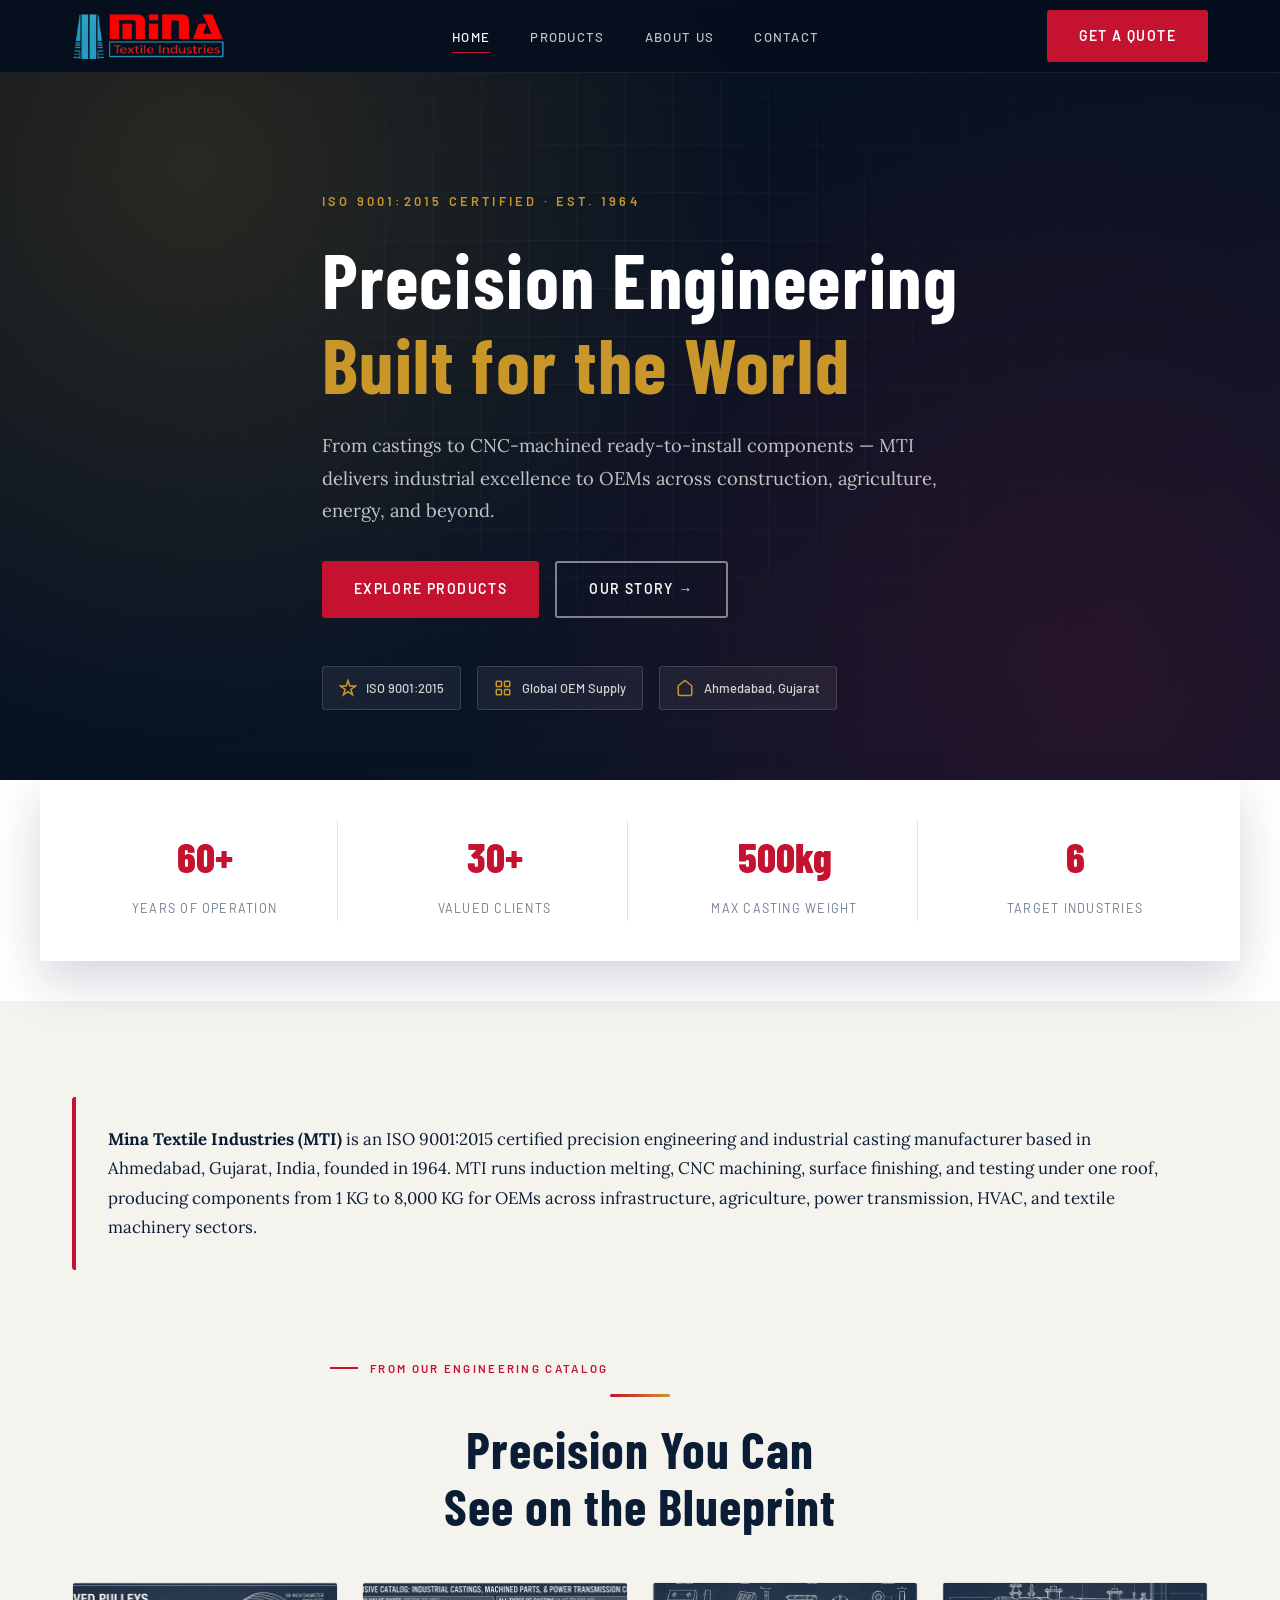
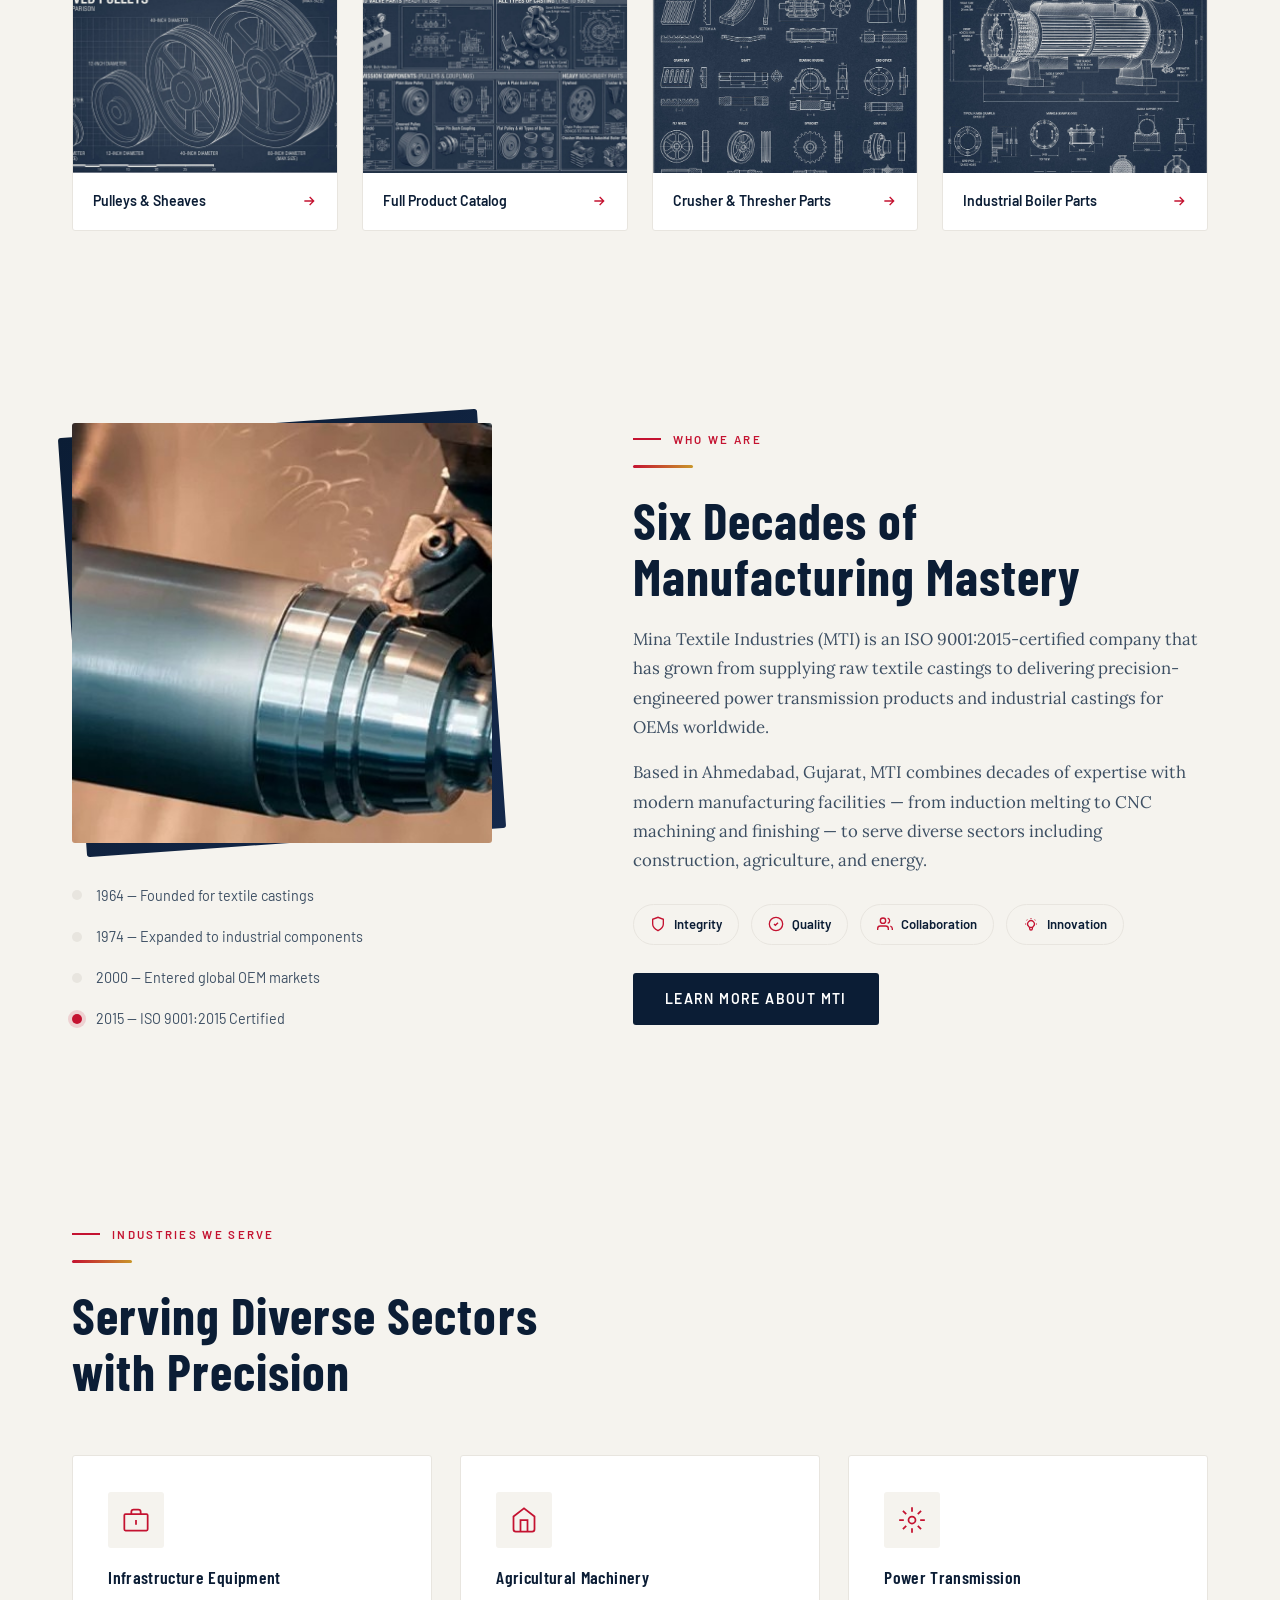
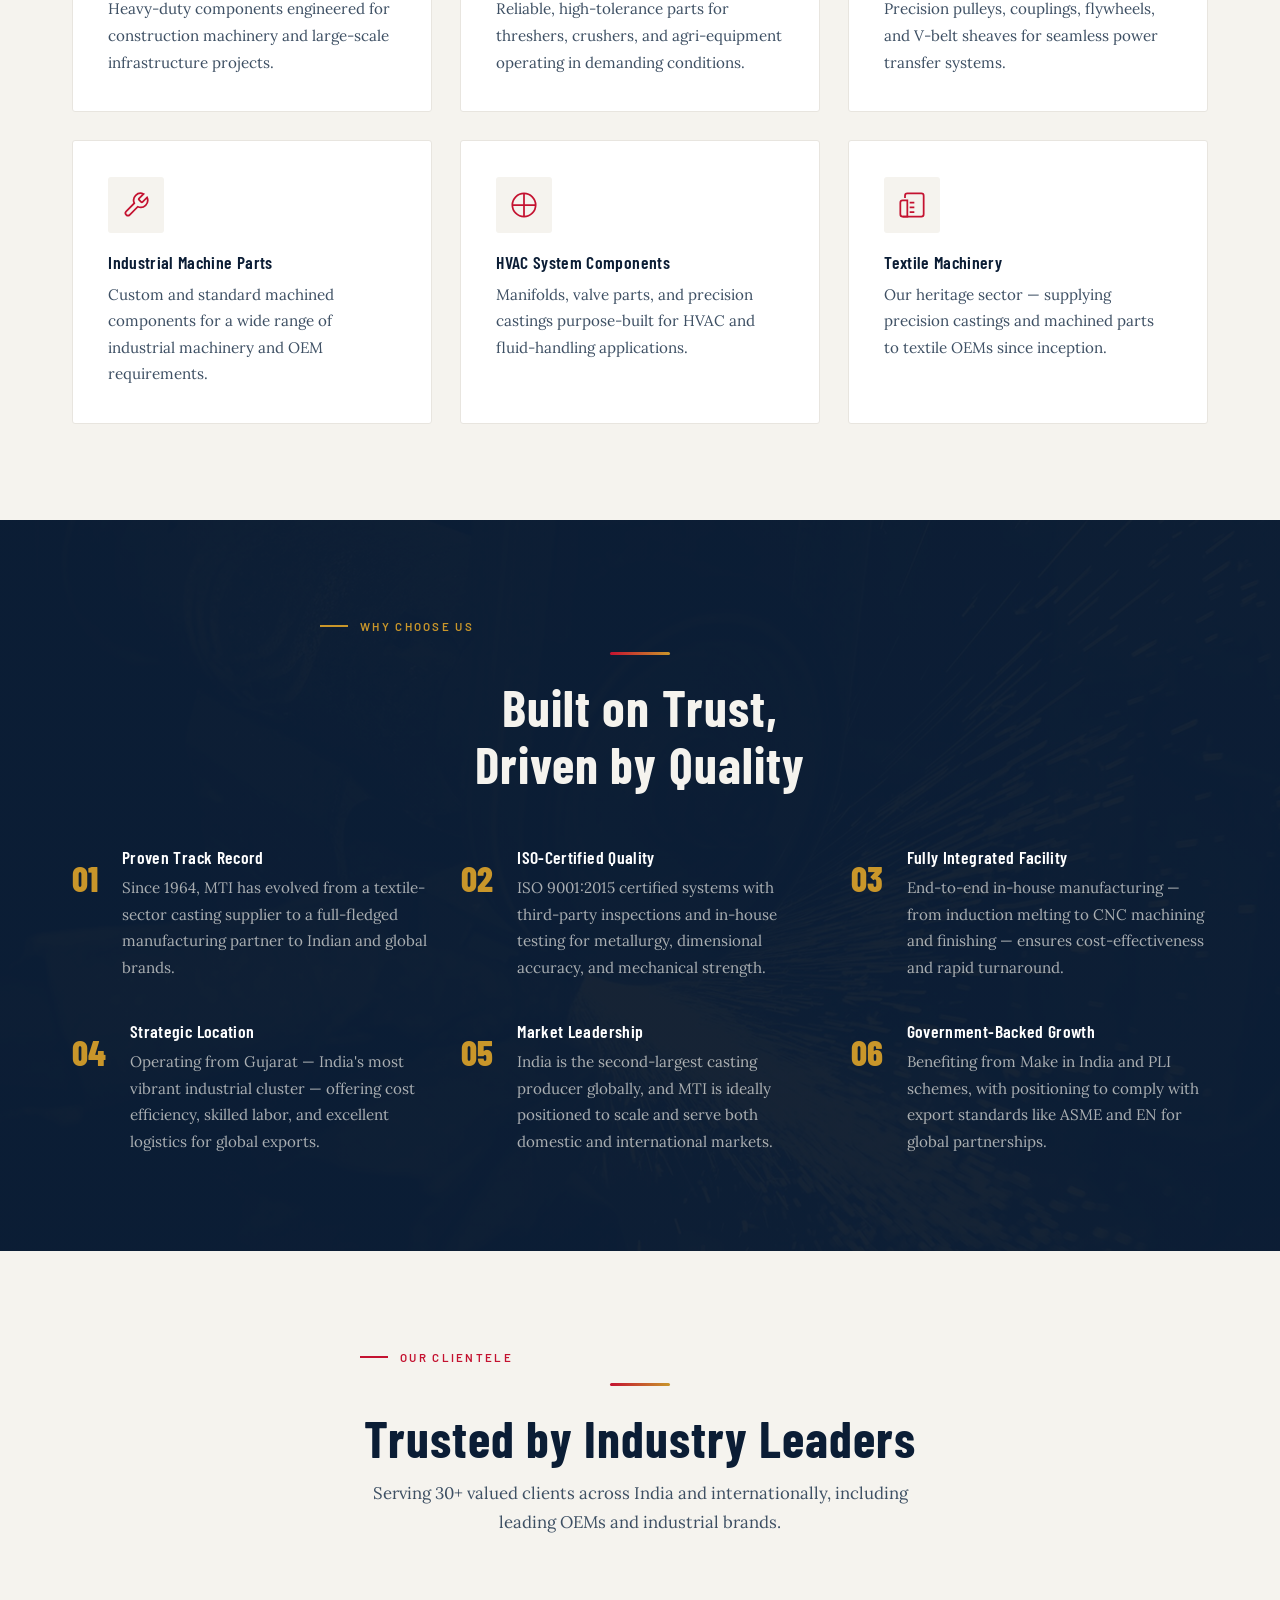
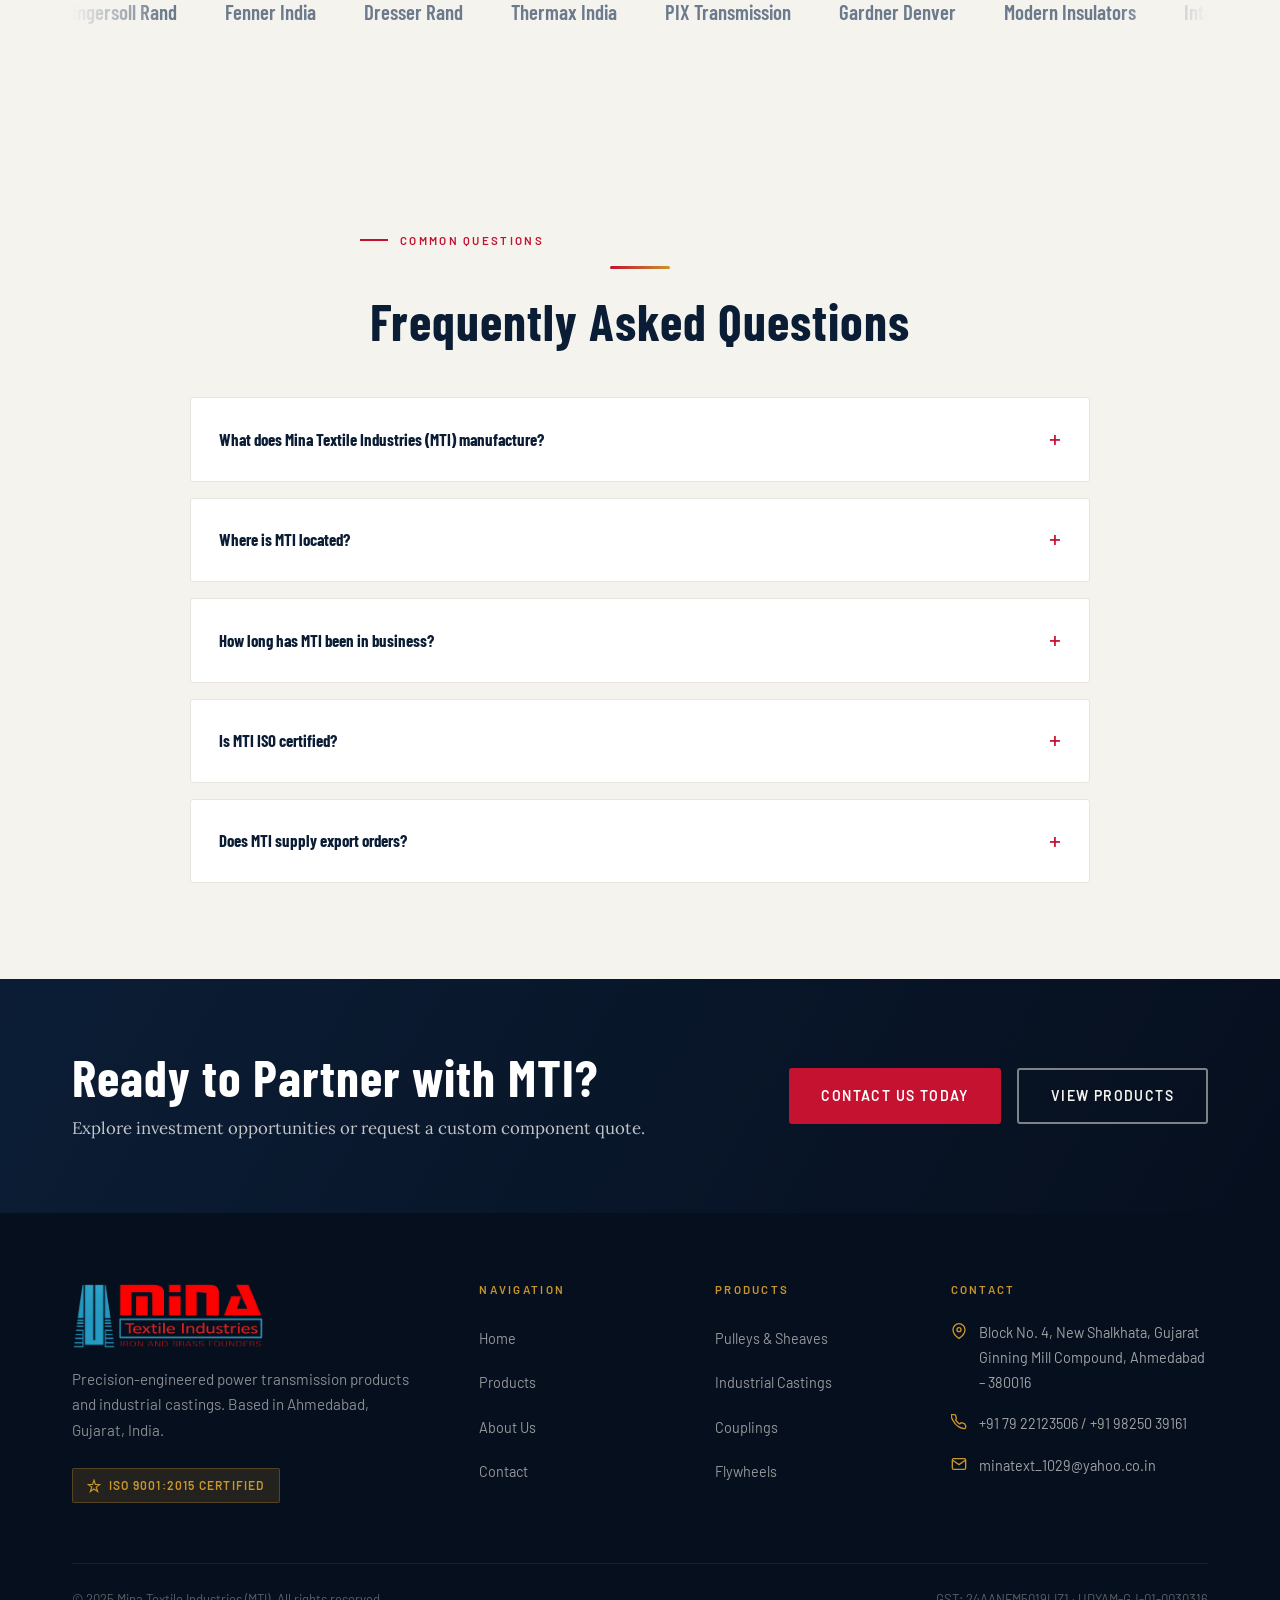
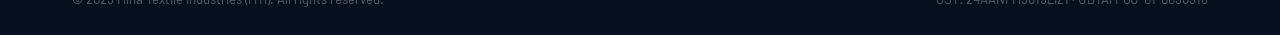
==== index.html @ ec9b34c8 "Add files via upload" ====
<!DOCTYPE html>
<html lang="en">
<head>
  <meta charset="UTF-8" />
  <meta name="viewport" content="width=device-width, initial-scale=1.0" />
  <title>Mina Textile Industries (MTI) | Precision Castings & Machining, Ahmedabad</title>
  <meta name="description" content="ISO 9001:2015 certified manufacturer of precision castings, pulleys, couplings, and CNC-machined industrial components in Ahmedabad, Gujarat. Serving OEMs since 1964 with in-house foundry-to-finish manufacturing." />
  <link rel="canonical" href="https://minatextile.dpdns.org/" />
  <meta name="robots" content="index, follow, max-image-preview:large" />
  <meta name="keywords" content="precision castings India, industrial casting manufacturer Ahmedabad, CNC machining Gujarat, pulley manufacturer India, coupling manufacturer, OEM casting supplier, ISO 9001 foundry Gujarat, power transmission products manufacturer" />
  <meta name="author" content="Mina Textile Industries" />
  <meta name="geo.region" content="IN-GJ" />
  <meta name="geo.placename" content="Ahmedabad" />
  <meta property="og:type" content="website" />
  <meta property="og:site_name" content="Mina Textile Industries" />
  <meta property="og:title" content="Mina Textile Industries (MTI) | Precision Castings & Machining Since 1964" />
  <meta property="og:description" content="ISO 9001:2015 certified foundry and CNC machining partner in Ahmedabad, Gujarat, serving OEMs across India and export markets." />
  <meta property="og:url" content="https://minatextile.dpdns.org/" />
  <meta property="og:image" content="https://minatextile.dpdns.org/mina-logo-full.png" />
  <meta property="og:locale" content="en_IN" />
  <meta name="twitter:card" content="summary" />
  <meta name="twitter:title" content="Mina Textile Industries (MTI) | Precision Castings & Machining Since 1964" />
  <meta name="twitter:description" content="ISO 9001:2015 certified foundry and CNC machining partner in Ahmedabad, Gujarat, serving OEMs since 1964." />
  <link rel="stylesheet" href="styles.css" />

  <!-- JSON-LD: Organization (GEO/AEO entity grounding, reused site-wide) -->
  <script type="application/ld+json">
  {
    "@context": "https://schema.org",
    "@type": "Manufacturer",
    "@id": "https://minatextile.dpdns.org/#organization",
    "name": "Mina Textile Industries",
    "alternateName": "MTI",
    "url": "https://minatextile.dpdns.org/",
    "logo": "https://minatextile.dpdns.org/mina-logo-full.png",
    "foundingDate": "1964",
    "description": "ISO 9001:2015 certified precision engineering and industrial manufacturing company established in 1964, producing castings, power transmission components, pulleys, couplings, manifolds and customized machine parts for OEMs.",
    "slogan": "Precision Engineering Built for the World",
    "address": {
      "@type": "PostalAddress",
      "streetAddress": "Block No. 4, New Shalkhata, Gujarat Ginning Mill Compound, Outside Premdarwaja",
      "addressLocality": "Ahmedabad",
      "addressRegion": "Gujarat",
      "postalCode": "380016",
      "addressCountry": "IN"
    },
    "geo": { "@type": "GeoCoordinates", "latitude": 23.0301, "longitude": 72.5859 },
    "telephone": "+91-79-22123506",
    "email": "minatext_1029@yahoo.co.in",
    "founder": [
      { "@type": "Person", "name": "Atul V. Salot", "jobTitle": "Chairman" },
      { "@type": "Person", "name": "Milan V. Salot", "jobTitle": "Vice Chairman" }
    ],
    "hasCredential": { "@type": "EducationalOccupationalCredential", "credentialCategory": "ISO 9001:2015 Certification" },
    "areaServed": ["India", "Global export markets"],
    "numberOfEmployees": { "@type": "QuantitativeValue", "description": "60+ years of continuous manufacturing operations" }
  }
  </script>
  <script type="application/ld+json">
  {
    "@context": "https://schema.org",
    "@type": "WebSite",
    "url": "https://minatextile.dpdns.org/",
    "name": "Mina Textile Industries",
    "publisher": { "@id": "https://minatextile.dpdns.org/#organization" }
  }
  </script>
  <!-- JSON-LD: FAQPage (Answer Engine Optimization) -->
  <script type="application/ld+json">
  {
    "@context": "https://schema.org",
    "@type": "FAQPage",
    "mainEntity": [
      {
        "@type": "Question",
        "name": "What does Mina Textile Industries (MTI) manufacture?",
        "acceptedAnswer": { "@type": "Answer", "text": "MTI manufactures precision-engineered industrial castings, power transmission components (pulleys, couplings, flywheels), manifolds, valve parts, and fully machined, ready-to-install parts for OEMs, ranging from 1 KG to 8,000 KG per piece." }
      },
      {
        "@type": "Question",
        "name": "Where is MTI located?",
        "acceptedAnswer": { "@type": "Answer", "text": "MTI's manufacturing facility is located at Block No. 4, New Shalkhata, Gujarat Ginning Mill Compound, Outside Premdarwaja, Ahmedabad - 380016, Gujarat, India, within Gujarat's industrial casting cluster." }
      },
      {
        "@type": "Question",
        "name": "How long has MTI been in business?",
        "acceptedAnswer": { "@type": "Answer", "text": "MTI was founded in 1964 and has over 60 years of continuous experience in foundry operations and precision engineering, supplying OEMs such as Ingersoll Rand, Fenner India, Dresser Rand, and Gardner Denver." }
      },
      {
        "@type": "Question",
        "name": "Is MTI ISO certified?",
        "acceptedAnswer": { "@type": "Answer", "text": "Yes. MTI holds ISO 9001:2015 certification for its quality management systems, backed by in-house metallurgical, dimensional, and mechanical testing plus third-party inspection access." }
      }
    ]
  }
  </script>
</head>
<body>
<a class="skip-link" href="#main">Skip to main content</a>

  <!-- NAVBAR -->
  <nav class="navbar" role="navigation" aria-label="Main">
    <div class="navbar__inner">
      <a href="index.html" class="navbar__logo">
        <img src="mina-logo-compact.png" alt="Mina Textile Industries (MTI) logo" class="navbar__logo-img" width="910" height="274" />
      </a>
      <ul class="navbar__nav">
        <li><a href="index.html" class="active" aria-current="page">Home</a></li>
        <li><a href="products.html">Products</a></li>
        <li><a href="about.html">About Us</a></li>
        <li><a href="contact.html">Contact</a></li>
      </ul>
      <div class="navbar__cta">
        <a href="contact.html" class="btn btn-primary">Get a Quote</a>
        <button class="hamburger" aria-label="Open menu" aria-expanded="false">
          <span></span><span></span><span></span>
        </button>
      </div>
    </div>
  </nav>

  <!-- HERO -->
  <section class="hero" id="main">
    <div class="hero__bg"></div>
    <div class="hero__overlay"></div>
    <div class="container hero__content">
      <p class="hero__eyebrow">ISO 9001:2015 Certified · Est. 1964</p>
      <h1 class="hero__title">Precision Engineering<br /><em>Built for the World</em></h1>
      <p class="hero__sub">
        From castings to CNC-machined ready-to-install components — MTI delivers
        industrial excellence to OEMs across construction, agriculture, energy, and beyond.
      </p>
      <div class="hero__actions">
        <a href="products.html" class="btn btn-primary">Explore Products</a>
        <a href="about.html" class="btn btn-outline">Our Story →</a>
      </div>
      <div class="hero__badges">
        <div class="hero__badge">
          <svg width="18" height="18" viewBox="0 0 24 24" fill="none" stroke="currentColor" stroke-width="2"><path d="M12 2l2.4 7.4H22l-6.2 4.5 2.4 7.4L12 17l-6.2 4.3 2.4-7.4L2 9.4h7.6z"/></svg>
          ISO 9001:2015
        </div>
        <div class="hero__badge">
          <svg width="18" height="18" viewBox="0 0 24 24" fill="none" stroke="currentColor" stroke-width="2"><rect x="3" y="3" width="7" height="7" rx="1"/><rect x="14" y="3" width="7" height="7" rx="1"/><rect x="3" y="14" width="7" height="7" rx="1"/><rect x="14" y="14" width="7" height="7" rx="1"/></svg>
          Global OEM Supply
        </div>
        <div class="hero__badge">
          <svg width="18" height="18" viewBox="0 0 24 24" fill="none" stroke="currentColor" stroke-width="2"><path d="M3 9l9-7 9 7v11a2 2 0 01-2 2H5a2 2 0 01-2-2z"/></svg>
          Ahmedabad, Gujarat
        </div>
      </div>
    </div>
  </section>

  <!-- STATS -->
  <section class="stats-band">
    <div class="container stats-band__grid">
      <div class="stat-card fade-up">
        <span class="stat-card__num"><span data-target="60">0</span>+</span>
        <span class="stat-card__label">Years of Operation</span>
      </div>
      <div class="stat-card fade-up">
        <span class="stat-card__num"><span data-target="30">0</span>+</span>
        <span class="stat-card__label">Valued Clients</span>
      </div>
      <div class="stat-card fade-up">
        <span class="stat-card__num"><span data-target="500">0</span>kg</span>
        <span class="stat-card__label">Max Casting Weight</span>
      </div>
      <div class="stat-card fade-up">
        <span class="stat-card__num"><span data-target="6">0</span></span>
        <span class="stat-card__label">Target Industries</span>
      </div>
    </div>
  </section>

  <!-- DIRECT ANSWER (GEO) -->
  <section class="section" style="padding-bottom: 0;">
    <div class="container">
      <div class="answer-box fade-up">
        <p><strong>Mina Textile Industries (MTI)</strong> is an ISO 9001:2015 certified precision engineering and industrial casting manufacturer based in Ahmedabad, Gujarat, India, founded in 1964. MTI runs induction melting, CNC machining, surface finishing, and testing under one roof, producing components from 1 KG to 8,000 KG for OEMs across infrastructure, agriculture, power transmission, HVAC, and textile machinery sectors.</p>
      </div>
    </div>
  </section>

  <!-- PRODUCT HIGHLIGHTS GALLERY -->
  <section class="section" style="padding-top:2.5rem;">
    <div class="container">
      <div class="section-header fade-up" style="text-align:center;max-width:620px;margin:0 auto 3rem;">
        <span class="section-label">From Our Engineering Catalog</span>
        <div class="amber-bar" style="margin:0 auto 1.5rem;"></div>
        <h2>Precision You Can<br />See on the Blueprint</h2>
      </div>
      <div class="highlight-gallery__grid">
        <a href="products.html" class="highlight-card fade-up">
          <img src="grooved_pulleys_hero.jpg" alt="Blueprint scale comparison of MTI grooved pulleys from 4-inch to 80-inch diameter" loading="lazy" width="700" height="380" />
          <div class="highlight-card__label">Pulleys &amp; Sheaves <svg width="16" height="16" viewBox="0 0 24 24" fill="none" stroke="currentColor" stroke-width="2"><path d="M5 12h14M13 6l6 6-6 6"/></svg></div>
        </a>
        <a href="products.html" class="highlight-card fade-up">
          <img src="comprehensive_catalog.jpg" alt="Comprehensive blueprint catalog of MTI's castings, machined parts, and power transmission components" loading="lazy" width="700" height="380" />
          <div class="highlight-card__label">Full Product Catalog <svg width="16" height="16" viewBox="0 0 24 24" fill="none" stroke="currentColor" stroke-width="2"><path d="M5 12h14M13 6l6 6-6 6"/></svg></div>
        </a>
        <a href="products.html" class="highlight-card fade-up">
          <img src="crusher_thresher_parts_grid.jpg" alt="Blueprint grid of crusher and thresher machinery parts including jaw plates, liners, rotors, and hammers" loading="lazy" width="700" height="380" />
          <div class="highlight-card__label">Crusher &amp; Thresher Parts <svg width="16" height="16" viewBox="0 0 24 24" fill="none" stroke="currentColor" stroke-width="2"><path d="M5 12h14M13 6l6 6-6 6"/></svg></div>
        </a>
        <a href="products.html" class="highlight-card fade-up">
          <img src="industrial_boiler.jpg" alt="Technical blueprint of an industrial fire-tube boiler with dimensioned flanges and manholes" loading="lazy" width="700" height="380" />
          <div class="highlight-card__label">Industrial Boiler Parts <svg width="16" height="16" viewBox="0 0 24 24" fill="none" stroke="currentColor" stroke-width="2"><path d="M5 12h14M13 6l6 6-6 6"/></svg></div>
        </a>
      </div>
    </div>
  </section>

  <!-- ABOUT SNAPSHOT -->
  <section class="section about-snap">
    <div class="container about-snap__grid">
      <div class="about-snap__visual fade-up">
        <div class="about-snap__img-wrap">
          <div class="about-snap__geo geo1"></div>
          <div class="about-snap__geo geo2"></div>
          <div class="about-snap__inner-card">
            <img src="cnc-steel-machining.jpg" alt="CNC lathe precision-machining a steel shaft component with active coolant" loading="lazy" />
          </div>
        </div>
        <div class="about-snap__timeline">
          <div class="tl-item"><span class="tl-dot"></span><span class="tl-text">1964 — Founded for textile castings</span></div>
          <div class="tl-item"><span class="tl-dot"></span><span class="tl-text">1974 — Expanded to industrial components</span></div>
          <div class="tl-item"><span class="tl-dot"></span><span class="tl-text">2000 — Entered global OEM markets</span></div>
          <div class="tl-item"><span class="tl-dot active"></span><span class="tl-text">2015 — ISO 9001:2015 Certified</span></div>
        </div>
      </div>
      <div class="about-snap__text fade-up">
        <span class="section-label">Who We Are</span>
        <div class="amber-bar"></div>
        <h2>Six Decades of<br />Manufacturing Mastery</h2>
        <p style="margin:1.25rem 0 1rem;">
          Mina Textile Industries (MTI) is an ISO 9001:2015-certified company that has grown
          from supplying raw textile castings to delivering precision-engineered power
          transmission products and industrial castings for OEMs worldwide.
        </p>
        <p>
          Based in Ahmedabad, Gujarat, MTI combines decades of expertise with modern
          manufacturing facilities — from induction melting to CNC machining and finishing —
          to serve diverse sectors including construction, agriculture, and energy.
        </p>
        <div class="about-snap__values">
          <div class="value-chip">
            <svg width="16" height="16" viewBox="0 0 24 24" fill="none" stroke="currentColor" stroke-width="2"><path d="M12 22s8-4 8-10V5l-8-3-8 3v7c0 6 8 10 8 10z"/></svg>
            Integrity
          </div>
          <div class="value-chip">
            <svg width="16" height="16" viewBox="0 0 24 24" fill="none" stroke="currentColor" stroke-width="2"><circle cx="12" cy="12" r="10"/><path d="M9 12l2 2 4-4"/></svg>
            Quality
          </div>
          <div class="value-chip">
            <svg width="16" height="16" viewBox="0 0 24 24" fill="none" stroke="currentColor" stroke-width="2"><path d="M17 21v-2a4 4 0 00-4-4H5a4 4 0 00-4 4v2"/><circle cx="9" cy="7" r="4"/><path d="M23 21v-2a4 4 0 00-3-3.87m-4-12a4 4 0 010 7.75"/></svg>
            Collaboration
          </div>
          <div class="value-chip">
            <svg width="16" height="16" viewBox="0 0 24 24" fill="none" stroke="currentColor" stroke-width="2"><path d="M9.663 17h4.673M12 3v1m6.364 1.636l-.707.707M21 12h-1M4 12H3m3.343-5.657l-.707-.707m2.828 9.9a5 5 0 117.072 0l-.548.547A3.374 3.374 0 0014 18.469V19a2 2 0 11-4 0v-.531c0-.895-.356-1.754-.988-2.386l-.548-.547z"/></svg>
            Innovation
          </div>
        </div>
        <a href="about.html" class="btn btn-navy" style="margin-top:1.75rem;">Learn More About MTI</a>
      </div>
    </div>
  </section>

  <!-- TARGET MARKETS -->
  <section class="section section--gray markets">
    <div class="container">
      <div class="section-header fade-up">
        <span class="section-label">Industries We Serve</span>
        <div class="amber-bar"></div>
        <h2>Serving Diverse Sectors<br />with Precision</h2>
      </div>
      <div class="markets__grid">
        <div class="market-card fade-up">
          <div class="market-card__icon">
            <svg width="28" height="28" viewBox="0 0 24 24" fill="none" stroke="currentColor" stroke-width="1.5"><rect x="2" y="7" width="20" height="14" rx="1"/><path d="M16 7V5a2 2 0 00-2-2h-4a2 2 0 00-2 2v2"/><line x1="12" y1="12" x2="12" y2="16"/></svg>
          </div>
          <h4>Infrastructure Equipment</h4>
          <p>Heavy-duty components engineered for construction machinery and large-scale infrastructure projects.</p>
        </div>
        <div class="market-card fade-up">
          <div class="market-card__icon">
            <svg width="28" height="28" viewBox="0 0 24 24" fill="none" stroke="currentColor" stroke-width="1.5"><path d="M3 9l9-7 9 7v11a2 2 0 01-2 2H5a2 2 0 01-2-2z"/><path d="M9 22V12h6v10"/></svg>
          </div>
          <h4>Agricultural Machinery</h4>
          <p>Reliable, high-tolerance parts for threshers, crushers, and agri-equipment operating in demanding conditions.</p>
        </div>
        <div class="market-card fade-up">
          <div class="market-card__icon">
            <svg width="28" height="28" viewBox="0 0 24 24" fill="none" stroke="currentColor" stroke-width="1.5"><circle cx="12" cy="12" r="3"/><path d="M12 1v4M12 19v4M4.22 4.22l2.83 2.83M16.95 16.95l2.83 2.83M1 12h4M19 12h4M4.22 19.78l2.83-2.83M16.95 7.05l2.83-2.83"/></svg>
          </div>
          <h4>Power Transmission</h4>
          <p>Precision pulleys, couplings, flywheels, and V-belt sheaves for seamless power transfer systems.</p>
        </div>
        <div class="market-card fade-up">
          <div class="market-card__icon">
            <svg width="28" height="28" viewBox="0 0 24 24" fill="none" stroke="currentColor" stroke-width="1.5"><path d="M14.7 6.3a1 1 0 000 1.4l1.6 1.6a1 1 0 001.4 0l3.77-3.77a6 6 0 01-7.94 7.94l-6.91 6.91a2.12 2.12 0 01-3-3l6.91-6.91a6 6 0 017.94-7.94l-3.76 3.76z"/></svg>
          </div>
          <h4>Industrial Machine Parts</h4>
          <p>Custom and standard machined components for a wide range of industrial machinery and OEM requirements.</p>
        </div>
        <div class="market-card fade-up">
          <div class="market-card__icon">
            <svg width="28" height="28" viewBox="0 0 24 24" fill="none" stroke="currentColor" stroke-width="1.5"><path d="M2 12h20M2 12c0 5.5 4.5 10 10 10s10-4.5 10-10M2 12C2 6.5 6.5 2 12 2s10 4.5 10 10"/><path d="M12 2v20"/></svg>
          </div>
          <h4>HVAC System Components</h4>
          <p>Manifolds, valve parts, and precision castings purpose-built for HVAC and fluid-handling applications.</p>
        </div>
        <div class="market-card fade-up">
          <div class="market-card__icon">
            <svg width="28" height="28" viewBox="0 0 24 24" fill="none" stroke="currentColor" stroke-width="1.5"><path d="M4 22h16a2 2 0 002-2V4a2 2 0 00-2-2H8a2 2 0 00-2 2v2"/><path d="M4 22a2 2 0 01-2-2V10c0-1.1.9-2 2-2h4v14H4z"/><path d="M10 14h4M10 18h4M10 10h4"/></svg>
          </div>
          <h4>Textile Machinery</h4>
          <p>Our heritage sector — supplying precision castings and machined parts to textile OEMs since inception.</p>
        </div>
      </div>
    </div>
  </section>

  <!-- WHY MTI -->
  <section class="section why-mti section--dark">
    <div class="container">
      <div class="section-header fade-up" style="text-align:center;max-width:640px;margin:0 auto 3.5rem;">
        <span class="section-label">Why Choose Us</span>
        <div class="amber-bar" style="margin:0 auto 1.5rem;"></div>
        <h2>Built on Trust,<br />Driven by Quality</h2>
      </div>
      <div class="why-grid">
        <div class="why-item fade-up">
          <div class="why-item__num">01</div>
          <div>
            <h4>Proven Track Record</h4>
            <p>Since 1964, MTI has evolved from a textile-sector casting supplier to a full-fledged manufacturing partner to Indian and global brands.</p>
          </div>
        </div>
        <div class="why-item fade-up">
          <div class="why-item__num">02</div>
          <div>
            <h4>ISO-Certified Quality</h4>
            <p>ISO 9001:2015 certified systems with third-party inspections and in-house testing for metallurgy, dimensional accuracy, and mechanical strength.</p>
          </div>
        </div>
        <div class="why-item fade-up">
          <div class="why-item__num">03</div>
          <div>
            <h4>Fully Integrated Facility</h4>
            <p>End-to-end in-house manufacturing — from induction melting to CNC machining and finishing — ensures cost-effectiveness and rapid turnaround.</p>
          </div>
        </div>
        <div class="why-item fade-up">
          <div class="why-item__num">04</div>
          <div>
            <h4>Strategic Location</h4>
            <p>Operating from Gujarat — India's most vibrant industrial cluster — offering cost efficiency, skilled labor, and excellent logistics for global exports.</p>
          </div>
        </div>
        <div class="why-item fade-up">
          <div class="why-item__num">05</div>
          <div>
            <h4>Market Leadership</h4>
            <p>India is the second-largest casting producer globally, and MTI is ideally positioned to scale and serve both domestic and international markets.</p>
          </div>
        </div>
        <div class="why-item fade-up">
          <div class="why-item__num">06</div>
          <div>
            <h4>Government-Backed Growth</h4>
            <p>Benefiting from Make in India and PLI schemes, with positioning to comply with export standards like ASME and EN for global partnerships.</p>
          </div>
        </div>
      </div>
    </div>
  </section>

  <!-- KEY CLIENTS -->
  <section class="section clients">
    <div class="container">
      <div class="section-header fade-up" style="text-align:center;max-width:560px;margin:0 auto 3rem;">
        <span class="section-label">Our Clientele</span>
        <div class="amber-bar" style="margin:0 auto 1.5rem;"></div>
        <h2>Trusted by Industry Leaders</h2>
        <p style="margin-top:.75rem;">Serving 30+ valued clients across India and internationally, including leading OEMs and industrial brands.</p>
      </div>
      <div class="clients__marquee-wrap">
        <div class="clients__marquee">
          <div class="clients__track">
            <span>Ingersoll Rand</span><span>Fenner India</span><span>Dresser Rand</span>
            <span>Thermax India</span><span>PIX Transmission</span><span>Gardner Denver</span>
            <span>Modern Insulators</span><span>International Combustion</span>
            <span>McNally Sayaji Engineering</span><span>Amman Apollo India</span>
            <span>Kemtron Technologies</span><span>Solitaire Machine Tools</span>
            <!-- duplicate for seamless loop -->
            <span>Ingersoll Rand</span><span>Fenner India</span><span>Dresser Rand</span>
            <span>Thermax India</span><span>PIX Transmission</span><span>Gardner Denver</span>
            <span>Modern Insulators</span><span>International Combustion</span>
            <span>McNally Sayaji Engineering</span><span>Amman Apollo India</span>
            <span>Kemtron Technologies</span><span>Solitaire Machine Tools</span>
          </div>
        </div>
      </div>
    </div>
  </section>

  <!-- FAQ (AEO) -->
  <section class="section section--gray">
    <div class="container">
      <div class="section-header fade-up" style="text-align:center;max-width:560px;margin:0 auto 3rem;">
        <span class="section-label">Common Questions</span>
        <div class="amber-bar" style="margin:0 auto 1.5rem;"></div>
        <h2>Frequently Asked Questions</h2>
      </div>
      <div class="faq-list" style="margin:0 auto;">
        <details class="faq-item">
          <summary>What does Mina Textile Industries (MTI) manufacture?</summary>
          <div class="faq-answer"><p>MTI manufactures precision-engineered industrial castings, power transmission components such as pulleys and couplings, manifolds, valve parts, and fully machined, ready-to-install components for OEMs, in weights from 1 KG to 8,000 KG per piece. See the full <a href="products.html">product range</a>.</p></div>
        </details>
        <details class="faq-item">
          <summary>Where is MTI located?</summary>
          <div class="faq-answer"><p>MTI's manufacturing facility is in Ahmedabad, Gujarat, India — within one of India's largest foundry clusters. Full address and directions are on the <a href="contact.html">Contact page</a>.</p></div>
        </details>
        <details class="faq-item">
          <summary>How long has MTI been in business?</summary>
          <div class="faq-answer"><p>MTI was founded in 1964 and has over 60 years of continuous manufacturing experience, evolving from a textile-sector casting supplier into a diversified industrial component manufacturer.</p></div>
        </details>
        <details class="faq-item">
          <summary>Is MTI ISO certified?</summary>
          <div class="faq-answer"><p>Yes, MTI is ISO 9001:2015 certified and performs in-house metallurgical, dimensional, and mechanical testing, with access to third-party inspection facilities.</p></div>
        </details>
        <details class="faq-item">
          <summary>Does MTI supply export orders?</summary>
          <div class="faq-answer"><p>Yes. MTI manufactures to international standards including ASME and EN, and its Gujarat location provides efficient logistics for export shipments.</p></div>
        </details>
      </div>
    </div>
  </section>

  <!-- CTA BAND -->
  <section class="cta-band">
    <div class="container cta-band__inner fade-up">
      <div>
        <h2 style="color:var(--white);">Ready to Partner with MTI?</h2>
        <p style="color:rgba(255,255,255,.75);margin-top:.5rem;">Explore investment opportunities or request a custom component quote.</p>
      </div>
      <div style="display:flex;gap:1rem;flex-wrap:wrap;">
        <a href="contact.html" class="btn btn-primary">Contact Us Today</a>
        <a href="products.html" class="btn btn-outline">View Products</a>
      </div>
    </div>
  </section>

  <!-- FOOTER -->
  <footer class="footer">
    <div class="container">
      <div class="footer__grid">
        <div class="footer__brand">
          <img src="mina-logo-full.png" alt="Mina Textile Industries (MTI) — precision castings and industrial components manufacturer" class="footer__brand-img" width="851" height="293" />
          <p>Precision-engineered power transmission products and industrial castings. Based in Ahmedabad, Gujarat, India.</p>
          <div class="iso-badge">
            <svg width="14" height="14" viewBox="0 0 24 24" fill="none" stroke="currentColor" stroke-width="2"><path d="M12 2l2.4 7.4H22l-6.2 4.5 2.4 7.4L12 17l-6.2 4.3 2.4-7.4L2 9.4h7.6z"/></svg>
            ISO 9001:2015 Certified
          </div>
        </div>
        <div class="footer__col">
          <h5>Navigation</h5>
          <ul>
            <li><a href="index.html">Home</a></li>
            <li><a href="products.html">Products</a></li>
            <li><a href="about.html">About Us</a></li>
            <li><a href="contact.html">Contact</a></li>
          </ul>
        </div>
        <div class="footer__col">
          <h5>Products</h5>
          <ul>
            <li><a href="products.html">Pulleys & Sheaves</a></li>
            <li><a href="products.html">Industrial Castings</a></li>
            <li><a href="products.html">Couplings</a></li>
            <li><a href="products.html">Flywheels</a></li>
          </ul>
        </div>
        <div class="footer__col">
          <h5>Contact</h5>
          <div class="footer__contact-item">
            <svg width="16" height="16" viewBox="0 0 24 24" fill="none" stroke="currentColor" stroke-width="2"><path d="M21 10c0 7-9 13-9 13s-9-6-9-13a9 9 0 0118 0z"/><circle cx="12" cy="10" r="3"/></svg>
            <span>Block No. 4, New Shalkhata, Gujarat Ginning Mill Compound, Ahmedabad – 380016</span>
          </div>
          <div class="footer__contact-item">
            <svg width="16" height="16" viewBox="0 0 24 24" fill="none" stroke="currentColor" stroke-width="2"><path d="M22 16.92v3a2 2 0 01-2.18 2 19.79 19.79 0 01-8.63-3.07A19.5 19.5 0 013.07 9.81 19.79 19.79 0 01.18 1.26a2 2 0 012-.27h3a2 2 0 012 1.72c.127.96.361 1.903.7 2.81a2 2 0 01-.45 2.11L6.91 8.91a16 16 0 006.09 6.09l1.21-1.21a2 2 0 012.11-.45c.907.339 1.85.573 2.81.7a2 2 0 011.72 2.02z"/></svg>
            <span>+91 79 22123506 / +91 98250 39161</span>
          </div>
          <div class="footer__contact-item">
            <svg width="16" height="16" viewBox="0 0 24 24" fill="none" stroke="currentColor" stroke-width="2"><path d="M4 4h16c1.1 0 2 .9 2 2v12c0 1.1-.9 2-2 2H4c-1.1 0-2-.9-2-2V6c0-1.1.9-2 2-2z"/><polyline points="22,6 12,13 2,6"/></svg>
            <span>minatext_1029@yahoo.co.in</span>
          </div>
        </div>
      </div>
      <div class="footer__bottom">
        <span>© 2025 Mina Textile Industries (MTI). All rights reserved.</span>
        <span>GST: 24AANFM5019LIZ1 · UDYAM-GJ-01-0030316</span>
      </div>
    </div>
  </footer>

  <script src="main.js"></script>
</body>
</html>
---- styles.css ----
/* ===========================
   MTI — Global Styles
   =========================== */
@import url('https://fonts.googleapis.com/css2?family=Barlow+Condensed:wght@400;500;600;700;800&family=Lora:ital,wght@0,400;0,500;0,600;1,400&family=Barlow:wght@300;400;500&display=swap');

:root {
  --navy:     #0B1D35;
  --navy-mid: #14284A;
  --red:      #C41230;
  --gold:     #C9962A;
  --cream:    #F5F3EE;
  --white:    #FFFFFF;
  --gray-dk:  #3D4F63;
  --gray-md:  #6B7A8D;
  --gray-lt:  #E8E5DF;
  --dark:     #060F1E;
  --shadow:   0 4px 24px rgba(11,29,53,.12);
  --shadow-lg:0 20px 50px rgba(11,29,53,.18);
  --radius:   3px;
  --transition: .35s cubic-bezier(.4,0,.2,1);
  --font-display: 'Barlow Condensed', sans-serif;
  --font-body: 'Lora', serif;
  --font-ui: 'Barlow', sans-serif;
}

*,*::before,*::after { box-sizing: border-box; margin: 0; padding: 0; }

html { scroll-behavior: smooth; font-size: 16px; }

body {
  font-family: var(--font-body);
  color: var(--gray-dk);
  background: var(--cream);
  line-height: 1.75;
  -webkit-font-smoothing: antialiased;
}

/* ——— TYPOGRAPHY ——— */
h1,h2,h3,h4,h5 {
  font-family: var(--font-display);
  color: var(--navy);
  line-height: 1.1;
  font-weight: 700;
  letter-spacing: .02em;
}

h1 { font-size: clamp(2.8rem, 6vw, 5.5rem); }
h2 { font-size: clamp(2rem, 4vw, 3.2rem); }
h3 { font-size: clamp(1.2rem, 2vw, 1.6rem); font-weight: 600; }
h4 { font-size: 1.1rem; font-weight: 600; }

p { font-size: 1.05rem; color: var(--gray-dk); line-height: 1.75; }

a { text-decoration: none; color: inherit; }

img { max-width: 100%; display: block; }

.container { max-width: 1200px; margin: 0 auto; padding: 0 2rem; }

/* ——— UTILITY ——— */
.section { padding: 96px 0; }

/* ——— ABOUT PAGE: TIGHTER SECTION RHYTHM ——— */
.about-narrative, .evolution, .mission-values, .leadership, .market-pos, .sustainability, .invest {
  padding: 56px 0;
}
.about-narrative__grid { gap: 2.75rem !important; }
.mv-grid { gap: 2.75rem !important; }
.mp-grid { gap: 2.75rem !important; }
.invest-grid { gap: 2.75rem !important; }
.tl-entry:not(:last-child) { margin-bottom: -0.5rem; }
.tl-entry__card { padding: 1.25rem 1.5rem !important; margin-bottom: 1.5rem !important; }
.leaders-note { margin-top: 1.75rem !important; }
.mp-photo-strip { margin-top: 1.75rem !important; padding: 1.1rem !important; }
.mp-photo-strip img { width: 180px !important; height: 130px !important; }
.section--dark { background: var(--navy); color: var(--cream); }
.section--dark h2, .section--dark h3 { color: var(--cream); }
.section--dark p { color: rgba(245,243,238,.75); }
.section--gray { background: var(--cream); }

.section-label {
  font-family: var(--font-ui);
  font-size: .72rem;
  font-weight: 600;
  letter-spacing: .2em;
  text-transform: uppercase;
  color: var(--red);
  margin-bottom: 1rem;
  display: flex;
  align-items: center;
  gap: .75rem;
}
.section-label::before {
  content: '';
  display: inline-block;
  width: 28px;
  height: 2px;
  background: var(--red);
  flex-shrink: 0;
}
.section--dark .section-label { color: var(--gold); }
.section--dark .section-label::before { background: var(--gold); }

.amber-bar {
  width: 60px; height: 3px;
  background: linear-gradient(90deg, var(--red), var(--gold));
  margin-bottom: 1.5rem;
  border-radius: 2px;
}

.btn {
  display: inline-flex;
  align-items: center;
  gap: .6rem;
  padding: 14px 32px;
  border-radius: var(--radius);
  font-family: var(--font-ui);
  font-size: .875rem;
  font-weight: 600;
  cursor: pointer;
  border: none;
  transition: var(--transition);
  letter-spacing: .1em;
  text-transform: uppercase;
}

.btn-primary {
  background: var(--red);
  color: var(--white);
}
.btn-primary:hover { 
  background: #A50F27; 
  transform: translateY(-2px); 
  box-shadow: 0 12px 28px rgba(196,18,48,.35); 
}

.btn-outline {
  border: 2px solid rgba(245,243,238,.5);
  color: var(--cream);
  background: transparent;
}
.btn-outline:hover { 
  background: rgba(245,243,238,.1); 
  border-color: var(--cream);
  transform: translateY(-2px); 
}

.btn-navy {
  background: var(--navy);
  color: var(--white);
}
.btn-navy:hover { 
  background: var(--navy-mid); 
  transform: translateY(-2px); 
  box-shadow: var(--shadow); 
}

/* ——— NAVBAR ——— */
.navbar {
  position: fixed; top: 0; left: 0; right: 0; z-index: 1000;
  background: rgba(6,15,30,.95);
  backdrop-filter: blur(12px);
  -webkit-backdrop-filter: blur(12px);
  border-bottom: 1px solid rgba(255,255,255,.08);
  transition: var(--transition);
}

.navbar__inner {
  display: flex;
  align-items: center;
  justify-content: space-between;
  height: 72px;
  max-width: 1200px;
  margin: 0 auto;
  padding: 0 2rem;
}

.navbar__logo {
  display: flex; align-items: center;
  line-height: 1;
}
.navbar__logo .logo-main {
  font-family: var(--font-display);
  font-size: 1.5rem;
  font-weight: 800;
  color: var(--white);
  letter-spacing: .05em;
}
.navbar__logo .logo-sub {
  font-family: var(--font-ui);
  font-size: .6rem;
  font-weight: 500;
  letter-spacing: .2em;
  text-transform: uppercase;
  color: var(--gold);
  margin-top: 2px;
}

.navbar__logo-img {
  display: block;
  height: 46px;
  width: auto;
  max-width: none;
  transition: var(--transition);
}
.navbar__logo:hover .navbar__logo-img { transform: translateY(-1px); }

.navbar__nav {
  display: flex;
  gap: 2.5rem;
  list-style: none;
}

.navbar__nav a {
  font-family: var(--font-ui);
  font-size: .82rem;
  font-weight: 500;
  color: rgba(255,255,255,.75);
  letter-spacing: .1em;
  text-transform: uppercase;
  padding: .25rem 0;
  position: relative;
  transition: var(--transition);
}
.navbar__nav a::after {
  content: '';
  position: absolute; bottom: -4px; left: 0; right: 0;
  height: 1px;
  background: var(--red);
  transform: scaleX(0);
  transform-origin: left;
  transition: transform var(--transition);
}
.navbar__nav a:hover,
.navbar__nav a.active { color: var(--white); }
.navbar__nav a:hover::after,
.navbar__nav a.active::after { transform: scaleX(1); }

.navbar__cta { display: flex; align-items: center; gap: 1rem; }

.hamburger {
  display: none;
  flex-direction: column; gap: 5px;
  background: none; border: none; cursor: pointer; padding: .25rem;
}
.hamburger span {
  display: block; width: 24px; height: 2px;
  background: var(--white);
  border-radius: 2px;
  transition: var(--transition);
}

/* ——— FOOTER ——— */
.footer {
  background: var(--dark);
  color: var(--cream);
  padding: 70px 0 0;
}

.footer__grid {
  display: grid;
  grid-template-columns: 2fr 1fr 1fr 1.5fr;
  gap: 4rem;
  padding-bottom: 60px;
  border-bottom: 1px solid rgba(255,255,255,.08);
}

.footer__brand .logo-main {
  font-family: var(--font-display);
  font-size: 1.8rem; font-weight: 800;
  color: var(--white); letter-spacing: .05em;
}
.footer__brand .logo-sub {
  font-family: var(--font-ui);
  font-size: .6rem; letter-spacing: .2em;
  text-transform: uppercase; color: var(--gold);
  margin-bottom: 1rem; display: block;
}

.footer__brand-img {
  display: block;
  height: 66px;
  width: auto;
  max-width: 100%;
  margin-bottom: 1.1rem;
}
.footer__brand p { 
  font-family: var(--font-ui);
  font-size: .95rem; line-height: 1.7; 
  color: rgba(245,243,238,.55); 
  margin-top: 1rem;
}

.footer__col h5 {
  font-family: var(--font-ui);
  font-size: .72rem; font-weight: 600;
  letter-spacing: .2em; text-transform: uppercase;
  color: var(--gold); margin-bottom: 1.5rem;
}

.footer__col ul { list-style: none; }
.footer__col ul li { margin-bottom: .4rem; }
.footer__col ul a {
  font-family: var(--font-ui);
  font-size: .9rem; color: rgba(245,243,238,.6);
  padding: .4rem 0; display: block;
  transition: var(--transition);
}
.footer__col ul a:hover { color: var(--cream); }

.footer__contact-item {
  display: flex; gap: .75rem;
  margin-bottom: 1rem;
  font-family: var(--font-ui);
  font-size: .9rem; color: rgba(245,243,238,.65);
  align-items: flex-start;
}
.footer__contact-item svg { flex-shrink: 0; margin-top: 3px; color: var(--gold); }

.footer__bottom {
  display: flex; justify-content: space-between; align-items: center;
  padding: 1.5rem 0;
  font-family: var(--font-ui);
  font-size: .82rem; color: rgba(245,243,238,.35);
  flex-wrap: wrap; gap: .5rem;
}

.iso-badge {
  display: inline-flex; align-items: center; gap: .5rem;
  background: rgba(201,150,42,.15);
  border: 1px solid rgba(201,150,42,.3);
  border-radius: 2px;
  padding: 6px 14px;
  font-family: var(--font-ui);
  font-size: .75rem; font-weight: 600;
  letter-spacing: .1em; color: var(--gold);
  text-transform: uppercase;
  margin-top: 1.5rem;
}

/* ——— FADE-IN ANIMATION ——— */
.fade-up {
  opacity: 0;
  transform: translateY(28px);
  transition: opacity .65s cubic-bezier(.25,.46,.45,.94),
              transform .65s cubic-bezier(.25,.46,.45,.94);
}
.fade-up.visible { opacity: 1; transform: none; }
.fade-up:nth-child(2) { transition-delay: .1s; }
.fade-up:nth-child(3) { transition-delay: .2s; }
.fade-up:nth-child(4) { transition-delay: .3s; }
.fade-up:nth-child(5) { transition-delay: .4s; }
.fade-up:nth-child(6) { transition-delay: .5s; }

/* ——— RESPONSIVE ——— */
@media (max-width: 1024px) {
  .footer__grid { grid-template-columns: 1fr 1fr; }
}
@media (max-width: 768px) {
  .section { padding: 64px 0; }
  .navbar__nav, .navbar__cta .btn { display: none; }
  .hamburger { display: flex; }
  .footer__grid { grid-template-columns: 1fr; }
  .footer__bottom { flex-direction: column; text-align: center; }
  .navbar__logo-img { height: 38px; }
  .footer__brand-img { height: 54px; }
}
/* ======================================================================
   COMPONENT STYLES — Hero, Stats, About-Snap, Markets, Why, Clients,
   CTA Band, Page-Hero, Timelines, Values, Leadership, Market Position,
   Sustainability, Investment, Products, Capabilities, Quality, Contact,
   FAQ, Answer-box, Breadcrumbs — consolidated into one stylesheet.
   ====================================================================== */

img { border-radius: 0; }

/* ——— HOME HERO ——— */
.hero {
  position: relative;
  min-height: 92vh;
  display: flex;
  align-items: center;
  overflow: hidden;
  padding-top: 72px;
}
.hero__bg {
  position: absolute; inset: 0;
  background:
    radial-gradient(circle at 15% 20%, rgba(201,150,42,.18) 0%, transparent 45%),
    radial-gradient(circle at 85% 80%, rgba(196,18,48,.16) 0%, transparent 50%),
    linear-gradient(rgba(6,15,30,.72), rgba(6,15,30,.72)),
    linear-gradient(160deg, var(--dark) 0%, var(--navy) 55%, var(--navy-mid) 100%),
    url('hero-boiler-blueprint.jpg');
  background-repeat: no-repeat, no-repeat, no-repeat, no-repeat, no-repeat;
  background-size: cover, cover, cover, cover, cover;
  background-position: center, center, center, center, center;
}
.hero__overlay {
  position: absolute; inset: 0;
  background-image: linear-gradient(rgba(255,255,255,.04) 1px, transparent 1px),
                     linear-gradient(90deg, rgba(255,255,255,.04) 1px, transparent 1px);
  background-size: 48px 48px;
  mask-image: radial-gradient(circle at 50% 40%, black 0%, transparent 75%);
}
.hero__content { position: relative; z-index: 2; padding: 80px 2rem; text-align: left; max-width: 820px; }
.hero__eyebrow {
  font-family: var(--font-ui); font-size: .8rem; font-weight: 600;
  letter-spacing: .25em; text-transform: uppercase; color: var(--gold);
  margin-bottom: 1.5rem;
}
.hero__title { color: var(--white); margin-bottom: 1.5rem; }
.hero__title em { color: var(--gold); font-style: normal; }
.hero__sub { color: rgba(245,243,238,.78); font-size: 1.15rem; max-width: 620px; margin-bottom: 2.2rem; }
.hero__actions { display: flex; gap: 1rem; flex-wrap: wrap; margin-bottom: 3rem; }
.hero__badges { display: flex; gap: 1rem; flex-wrap: wrap; }
.hero__badge {
  display: inline-flex; align-items: center; gap: .6rem;
  background: rgba(255,255,255,.06); border: 1px solid rgba(255,255,255,.14);
  border-radius: var(--radius); padding: 10px 16px;
  font-family: var(--font-ui); font-size: .8rem; font-weight: 500;
  color: rgba(245,243,238,.85);
}
.hero__badge svg { color: var(--gold); flex-shrink: 0; }
.hero__scroll {
  position: absolute; bottom: 28px; left: 50%; transform: translateX(-50%);
  display: flex; flex-direction: column; align-items: center; gap: .5rem;
  z-index: 2; color: rgba(245,243,238,.5);
  font-family: var(--font-ui); font-size: .7rem; letter-spacing: .2em; text-transform: uppercase;
}
.hero__scroll-line { width: 1px; height: 34px; background: linear-gradient(rgba(245,243,238,.6), transparent); animation: scrollPulse 2s ease-in-out infinite; }
@keyframes scrollPulse { 0%,100% { opacity: .3; } 50% { opacity: 1; } }

/* ——— PAGE HERO (about/products/contact) ——— */
.page-hero { position: relative; padding: 160px 0 90px; overflow: hidden; }
.page-hero__bg {
  position: absolute; inset: 0;
  background:
    linear-gradient(rgba(6,15,30,.74), rgba(6,15,30,.74)),
    linear-gradient(160deg, var(--dark) 0%, var(--navy) 60%, var(--navy-mid) 100%),
    url('hero-boiler-blueprint.jpg');
  background-repeat: no-repeat, no-repeat, no-repeat;
  background-size: cover, cover, cover;
  background-position: center, center, center;
}
.page-hero__content { position: relative; z-index: 2; max-width: 760px; }
.page-hero__content .section-label { color: var(--gold); }
.page-hero__content .section-label::before { background: var(--gold); }
.page-hero__content h1 { color: var(--white); margin: 1rem 0 1.25rem; }
.page-hero__content h1 em { color: var(--gold); font-style: normal; }
.page-hero__content p { color: rgba(245,243,238,.75); font-size: 1.1rem; max-width: 620px; }
.page-hero__divider {
  position: absolute; bottom: 0; left: 0; right: 0; height: 4px;
  background: linear-gradient(90deg, var(--red), var(--gold));
}

/* ——— STATS BAND ——— */
.stats-band { background: var(--white); position: relative; z-index: 3; margin-top: -48px; padding-bottom: 40px; }
.stats-band__grid {
  display: grid; grid-template-columns: repeat(4, 1fr); gap: 1.5rem;
  background: var(--white); border-radius: var(--radius);
  box-shadow: var(--shadow-lg); padding: 2.5rem 2rem;
}
.stat-card { text-align: center; border-right: 1px solid var(--gray-lt); }
.stat-card:last-child { border-right: none; }
.stat-card__num { display: block; font-family: var(--font-display); font-size: 2.6rem; font-weight: 800; color: var(--red); }
.stat-card__label { font-family: var(--font-ui); font-size: .78rem; letter-spacing: .1em; text-transform: uppercase; color: var(--gray-md); }

/* ——— ABOUT SNAPSHOT (home) ——— */
.about-snap__grid { display: grid; grid-template-columns: .85fr 1fr; gap: 4.5rem; align-items: center; }
.about-snap__img-wrap { position: relative; aspect-ratio: 1/1; max-width: 420px; }
.about-snap__geo { position: absolute; border-radius: var(--radius); }
.geo1 { inset: 0; background: linear-gradient(135deg, var(--navy), var(--navy-mid)); transform: rotate(-4deg); }
.geo2 { inset: 14px; border: 2px solid var(--gold); transform: rotate(3deg); }
.about-snap__inner-card {
  position: absolute; inset: 0; display: flex; flex-direction: column;
  align-items: center; justify-content: center; text-align: center;
  background: linear-gradient(160deg, var(--navy) 0%, var(--dark) 100%);
  border-radius: var(--radius); color: var(--white); z-index: 2;
  overflow: hidden;
}
.about-snap__inner-card img { width: 100%; height: 100%; object-fit: cover; display: block; }
.about-snap__timeline { margin-top: 2.5rem; display: grid; gap: 1rem; }
.tl-item { display: flex; align-items: center; gap: .9rem; font-family: var(--font-ui); font-size: .9rem; color: var(--gray-dk); }
.tl-dot { width: 10px; height: 10px; border-radius: 50%; background: var(--gray-lt); flex-shrink: 0; }
.tl-dot.active { background: var(--red); box-shadow: 0 0 0 4px rgba(196,18,48,.15); }
.about-snap__values { display: flex; flex-wrap: wrap; gap: .75rem; margin-top: 1.75rem; }
.value-chip {
  display: inline-flex; align-items: center; gap: .5rem;
  background: var(--cream); border: 1px solid var(--gray-lt);
  border-radius: 999px; padding: 8px 16px;
  font-family: var(--font-ui); font-size: .82rem; font-weight: 600; color: var(--navy);
}
.value-chip svg { color: var(--red); }

/* ——— SECTION HEADER (shared) ——— */
.section-header { max-width: 640px; margin-bottom: 3.5rem; }
.section-header h2 { margin-top: .5rem; }

/* ——— MARKETS GRID ——— */
.markets__grid { display: grid; grid-template-columns: repeat(3, 1fr); gap: 1.75rem; }
.market-card {
  background: var(--white); border: 1px solid var(--gray-lt); border-radius: var(--radius);
  padding: 2.2rem; transition: var(--transition);
}
.market-card:hover { transform: translateY(-6px); box-shadow: var(--shadow-lg); border-color: transparent; }
.market-card__icon {
  width: 56px; height: 56px; border-radius: var(--radius); background: var(--cream);
  display: flex; align-items: center; justify-content: center; color: var(--red); margin-bottom: 1.25rem;
}
.market-card h4 { margin-bottom: .6rem; }
.market-card p { font-size: .95rem; }

/* ——— WHY MTI ——— */
.why-mti {
  background-image: linear-gradient(rgba(11,29,53,.90), rgba(11,29,53,.90)), url('why_mti_duo.jpg');
  background-size: cover;
  background-position: center;
}
.why-grid { display: grid; grid-template-columns: repeat(3, 1fr); gap: 2.5rem 2rem; }
.why-item { display: flex; gap: 1.5rem; }
.why-item__num { font-family: var(--font-display); font-size: 2.2rem; font-weight: 800; color: var(--gold); flex-shrink: 0; }
.why-item h4 { color: var(--white); margin-bottom: .5rem; }
.why-item p { color: rgba(245,243,238,.68); font-size: .95rem; }

/* ——— CLIENTS MARQUEE ——— */
.clients__marquee-wrap { overflow: hidden; position: relative; -webkit-mask-image: linear-gradient(90deg, transparent, black 8%, black 92%, transparent); mask-image: linear-gradient(90deg, transparent, black 8%, black 92%, transparent); }
.clients__marquee { width: 100%; }
.clients__track { display: flex; gap: 3rem; width: max-content; animation: marquee 32s linear infinite; }
.clients__track span {
  font-family: var(--font-display); font-size: 1.3rem; font-weight: 600; color: var(--gray-md);
  white-space: nowrap; padding: .5rem 0;
}
@keyframes marquee { from { transform: translateX(0); } to { transform: translateX(-50%); } }

/* ——— CTA BAND ——— */
.cta-band { background: linear-gradient(120deg, var(--navy), var(--dark)); padding: 70px 0; }
.cta-band__inner { display: flex; align-items: center; justify-content: space-between; gap: 2rem; flex-wrap: wrap; }

/* ——— ABOUT NARRATIVE ——— */
.about-narrative__grid { display: grid; grid-template-columns: 1.1fr .9fr; gap: 4rem; align-items: center; }
.about-narrative__visual img {
  width: 100%;
  border-radius: var(--radius);
  border: 1px solid var(--gray-lt);
  box-shadow: var(--shadow-lg);
}
.about-stat-panel { display: grid; grid-template-columns: 1fr 1fr; gap: 1.5rem; background: var(--cream); border-radius: var(--radius); padding: 2.5rem; }
.asp-item { text-align: center; }
.asp-num { display: block; font-family: var(--font-display); font-size: 2.4rem; font-weight: 800; color: var(--red); }
.asp-label { font-family: var(--font-ui); font-size: .75rem; letter-spacing: .08em; text-transform: uppercase; color: var(--gray-md); }

/* ——— EVOLUTION TIMELINE (about) ——— */
.evolution-visual { margin: 0 auto 3.5rem; max-width: 900px; border-radius: var(--radius); overflow: hidden; border: 1px solid var(--gray-lt); box-shadow: var(--shadow); }
.evolution-visual img { width: 100%; display: block; }
.timeline { display: grid; gap: 0; max-width: 900px; margin: 0 auto; }
.tl-entry { display: grid; grid-template-columns: 90px 40px 1fr; gap: 1.5rem; align-items: start; }
.tl-entry__year { font-family: var(--font-display); font-size: 1.6rem; font-weight: 800; color: var(--navy); text-align: right; padding-top: .4rem; }
.tl-entry__connector { display: flex; flex-direction: column; align-items: center; height: 100%; }
.tl-entry__dot { width: 16px; height: 16px; border-radius: 50%; background: var(--gray-lt); border: 3px solid var(--white); box-shadow: 0 0 0 2px var(--gray-lt); margin-top: .3rem; }
.tl-entry__dot.active { background: var(--red); box-shadow: 0 0 0 2px rgba(196,18,48,.3); }
.tl-entry__dot.future { background: var(--gold); box-shadow: 0 0 0 2px rgba(201,150,42,.3); }
.tl-entry:not(:last-child) .tl-entry__connector::after {
  content: ''; width: 2px; flex: 1; background: var(--gray-lt); margin-top: 4px; min-height: 60px;
}
.tl-entry__card { background: var(--white); border: 1px solid var(--gray-lt); border-radius: var(--radius); padding: 1.75rem 2rem; margin-bottom: 2.5rem; }
.tl-entry__card.highlight { border-color: var(--gold); background: linear-gradient(135deg, #FFFDF7, var(--white)); }
.tl-entry__card.future-card { border-style: dashed; }
.tl-entry__card h4 { margin-bottom: .4rem; }
.tl-entry__card p { margin-bottom: 0; font-size: .95rem; }

/* ——— MISSION & VALUES ——— */
.mv-grid { display: grid; grid-template-columns: .8fr 1.2fr; gap: 4rem; }
.mv-mission blockquote {
  font-family: var(--font-display); font-size: 1.6rem; font-weight: 600; color: var(--navy);
  line-height: 1.4; border-left: 3px solid var(--gold); padding-left: 1.5rem; margin-top: 1rem;
}
.values-list { display: grid; gap: 1.75rem; margin-top: 1.5rem; }
.value-item { display: flex; gap: 1.25rem; text-align: left; padding: 0; }
.value-item__icon {
  width: 48px; height: 48px; border-radius: var(--radius); background: var(--cream);
  display: flex; align-items: center; justify-content: center; color: var(--red); flex-shrink: 0;
}
.value-item h4 { margin-bottom: .3rem; }
.value-item p { font-size: .93rem; margin-bottom: 0; }

/* ——— LEADERSHIP ——— */
.leadership {
  background: var(--navy);
}
.leaders-grid { display: grid; grid-template-columns: repeat(2, 1fr); gap: 1.5rem; max-width: 900px; margin: 0 auto; }
.leader-card { display: flex; gap: 1.1rem; align-items: flex-start; background: rgba(255,255,255,.96); border: 1px solid rgba(255,255,255,.1); border-radius: var(--radius); padding: 1.25rem 1.4rem; }
.leader-card__avatar {
  width: 44px; height: 44px; border-radius: 50%; background: linear-gradient(135deg, var(--gold), var(--red));
  display: flex; align-items: center; justify-content: center; flex-shrink: 0;
  font-family: var(--font-display); font-weight: 800; color: var(--white); font-size: .85rem;
}
.leader-card__info h3 { color: var(--navy); font-size: 1.05rem; }
.leader-card__info p { color: var(--gray-md); font-size: .85rem; margin-top: .4rem; }
.leader-card__title { display: block; color: var(--red); font-family: var(--font-ui); font-size: .72rem; font-weight: 700; letter-spacing: .08em; text-transform: uppercase; margin: .15rem 0 .5rem; }
.leader-card__contact { display: flex; align-items: center; gap: .5rem; font-family: var(--font-ui); font-size: .8rem; color: var(--gray-md); margin-top: .6rem; }
.leader-card__contact svg { color: var(--red); }
.leaders-note { text-align: center; max-width: 700px; margin: 2.5rem auto 0; color: rgba(245,243,238,.7); font-size: .95rem; position: relative; z-index: 1; }

/* ——— MARKET POSITION (about) ——— */
.mp-grid { display: grid; grid-template-columns: 1.1fr .9fr; gap: 4rem; align-items: start; }
.mp-photo-strip { margin-top: 3rem; display: flex; align-items: center; gap: 1.75rem; background: var(--cream); border-radius: var(--radius); padding: 1.5rem; }
.mp-photo-strip img { width: 220px; height: 160px; object-fit: cover; border-radius: var(--radius); flex-shrink: 0; }
.mp-photo-strip p { margin: 0; font-style: italic; color: var(--gray-md); }
@media (max-width: 640px) { .mp-photo-strip { flex-direction: column; text-align: center; } .mp-photo-strip img { width: 100%; height: 200px; } }
.mp-drivers { background: var(--cream); border-radius: var(--radius); padding: 2.2rem; }
.driver-item { display: flex; align-items: center; gap: 1rem; padding: .9rem 0; border-bottom: 1px solid var(--gray-lt); font-family: var(--font-ui); font-size: .92rem; color: var(--navy); font-weight: 500; }
.driver-item:last-child { border-bottom: none; }
.driver-icon { width: 34px; height: 34px; border-radius: 50%; background: var(--white); display: flex; align-items: center; justify-content: center; color: var(--red); flex-shrink: 0; }

/* ——— SUSTAINABILITY ——— */
.sus-grid { display: grid; grid-template-columns: repeat(4, 1fr); gap: 1.75rem; }
.sus-card { background: var(--white); border: 1px solid var(--gray-lt); border-radius: var(--radius); padding: 2rem; text-align: center; }
.sus-card__icon { width: 52px; height: 52px; border-radius: 50%; background: var(--cream); color: var(--red); display: flex; align-items: center; justify-content: center; margin: 0 auto 1.1rem; }
.sus-card h4 { margin-bottom: .6rem; }
.sus-card p { font-size: .9rem; margin-bottom: 0; }

/* ——— INVESTMENT ——— */
.invest-grid { display: grid; grid-template-columns: .9fr 1.1fr; gap: 4rem; }
.invest-goals { display: grid; gap: 1.5rem; }
.ig-item { display: flex; gap: 1.25rem; }
.ig-num { font-family: var(--font-display); font-size: 1.6rem; font-weight: 800; color: var(--gold); flex-shrink: 0; }
.ig-item h4 { color: var(--white); margin-bottom: .3rem; }
.ig-item p { color: rgba(245,243,238,.65); font-size: .9rem; margin-bottom: 0; }

/* ——— PRODUCT CARD IMAGE (blueprint thumbnails) ——— */
.prod-card__img {
  width: calc(100% + 4rem);
  margin: -2rem -2rem 1.25rem;
  height: 190px;
  object-fit: cover;
  object-position: center 30%;
  display: block;
  border-bottom: 1px solid var(--gray-lt);
  border-radius: var(--radius) var(--radius) 0 0;
}
.prod-card { overflow: hidden; }
.prod-card__icon-wrap { margin-top: .25rem; }

/* ——— HOMEPAGE: PRODUCT HIGHLIGHTS GALLERY ——— */
.highlight-gallery__grid {
  display: grid;
  grid-template-columns: repeat(4, 1fr);
  gap: 1.5rem;
}
.highlight-card {
  background: var(--white);
  border: 1px solid var(--gray-lt);
  border-radius: var(--radius);
  overflow: hidden;
  transition: var(--transition);
  display: block;
}
.highlight-card:hover { transform: translateY(-6px); box-shadow: var(--shadow-lg); border-color: transparent; }
.highlight-card img { width: 100%; height: 190px; object-fit: cover; display: block; }
.highlight-card__label {
  padding: 1rem 1.25rem;
  display: flex; align-items: center; justify-content: space-between; gap: .5rem;
  font-family: var(--font-ui); font-weight: 600; font-size: .88rem; color: var(--navy);
}
.highlight-card__label svg { color: var(--red); flex-shrink: 0; }
@media (max-width: 1024px) { .highlight-gallery__grid { grid-template-columns: repeat(2, 1fr); } }
@media (max-width: 640px) { .highlight-gallery__grid { grid-template-columns: 1fr; } }

/* ——— LIGHTBOX (fullscreen image preview) ——— */
.lightbox-overlay {
  position: fixed; inset: 0; z-index: 5000;
  background: rgba(6,15,30,.92);
  display: flex; align-items: center; justify-content: center;
  padding: 4vh 4vw;
  opacity: 0; visibility: hidden;
  transition: opacity .25s ease;
}
.lightbox-overlay.open { opacity: 1; visibility: visible; }
.lightbox-overlay img {
  max-width: 100%; max-height: 92vh;
  border-radius: var(--radius);
  box-shadow: 0 30px 80px rgba(0,0,0,.5);
  transform: scale(.96);
  transition: transform .25s ease;
}
.lightbox-overlay.open img { transform: scale(1); }
.lightbox-close {
  position: absolute; top: 22px; right: 28px;
  width: 44px; height: 44px; border-radius: 50%;
  background: rgba(255,255,255,.1); border: 1px solid rgba(255,255,255,.25);
  color: var(--white); display: flex; align-items: center; justify-content: center;
  cursor: pointer; transition: var(--transition);
}
.lightbox-close:hover { background: var(--red); border-color: var(--red); }
.lightbox-caption {
  position: absolute; bottom: 24px; left: 0; right: 0; text-align: center;
  font-family: var(--font-ui); font-size: .85rem; color: rgba(245,243,238,.75);
}
[data-lightbox] { cursor: zoom-in; }

/* ——— PRODUCTS: TABS + GRID ——— */
.prod-tabs { display: flex; flex-wrap: wrap; gap: .75rem; margin-bottom: 3rem; }
.prod-tab {
  font-family: var(--font-ui); font-size: .82rem; font-weight: 600; letter-spacing: .05em;
  padding: 10px 20px; border-radius: 999px; border: 1px solid var(--gray-lt);
  background: var(--white); color: var(--gray-md); cursor: pointer; transition: var(--transition);
}
.prod-tab:hover { border-color: var(--red); color: var(--red); }
.prod-tab.active { background: var(--navy); border-color: var(--navy); color: var(--white); }
.prod-grid { display: grid; grid-template-columns: repeat(3, 1fr); gap: 1.75rem; }
.prod-card {
  background: var(--white); border: 1px solid var(--gray-lt); border-radius: var(--radius);
  padding: 2rem; position: relative; transition: var(--transition); opacity: 0; animation: none;
}
.prod-card.visible { opacity: 1; }
.prod-card:hover { transform: translateY(-6px); box-shadow: var(--shadow-lg); border-color: transparent; }
.prod-card__icon-wrap { width: 60px; height: 60px; border-radius: var(--radius); background: var(--cream); color: var(--red); display: flex; align-items: center; justify-content: center; margin-bottom: 1.25rem; }
.prod-card__tag {
  position: absolute; top: 1.5rem; right: 1.5rem;
  font-family: var(--font-ui); font-size: .68rem; font-weight: 700; letter-spacing: .08em; text-transform: uppercase;
  background: var(--cream); color: var(--red); padding: 4px 10px; border-radius: 999px;
}
.prod-card h3 { margin-bottom: .6rem; padding-right: 5rem; }
.prod-card p { font-size: .92rem; }
.prod-card__specs { list-style: none; margin-bottom: 1.25rem; }
.prod-card__specs li { font-family: var(--font-ui); font-size: .82rem; color: var(--gray-md); padding: .3rem 0; border-top: 1px dashed var(--gray-lt); }
.prod-card__specs li:first-child { border-top: none; }
.prod-card__cta { font-family: var(--font-ui); font-size: .85rem; font-weight: 600; color: var(--red); }
.prod-card__cta:hover { text-decoration: underline; }

/* ——— CAPABILITIES ——— */
.cap-cols { display: grid; grid-template-columns: repeat(3, 1fr); gap: 2rem; }
.cap-col { background: rgba(255,255,255,.04); border: 1px solid rgba(255,255,255,.1); border-radius: var(--radius); padding: 2rem; overflow: hidden; }
.cap-col__img { width: calc(100% + 4rem); margin: -2rem -2rem 1.5rem; height: 160px; object-fit: cover; display: block; border-bottom: 1px solid rgba(255,255,255,.1); }
.cap-col h4 { color: var(--white); display: flex; align-items: center; gap: .6rem; margin-bottom: 1.25rem; }
.cap-col__dot { width: 8px; height: 8px; border-radius: 50%; background: var(--gold); flex-shrink: 0; }
.cap-col ul { list-style: none; }
.cap-col li { font-family: var(--font-ui); font-size: .88rem; color: rgba(245,243,238,.65); padding: .5rem 0; border-bottom: 1px solid rgba(255,255,255,.06); }
.cap-col li:last-child { border-bottom: none; }

/* ——— QUALITY COMPLIANCE ——— */
.quality-comp__grid { display: grid; grid-template-columns: .9fr 1.1fr; gap: 4rem; align-items: center; }
.qc-visual-wrap { display: flex; flex-direction: column; gap: 1.5rem; }
.qc-photo { width: 100%; max-width: 420px; border-radius: var(--radius); border: 1px solid var(--gray-lt); box-shadow: var(--shadow); }
.qc-badges { display: flex; flex-wrap: wrap; gap: .75rem; }
.qc-badge {
  font-family: var(--font-ui); font-size: .8rem; font-weight: 600; color: var(--navy);
  background: var(--cream); border: 1px solid var(--gray-lt); border-radius: 999px; padding: 8px 16px;
}

/* ——— CONTACT PAGE ——— */
.contact-main__grid { display: grid; grid-template-columns: 1.2fr .8fr; gap: 4rem; align-items: start; }
.contact-form-wrap { background: var(--white); border: 1px solid var(--gray-lt); border-radius: var(--radius); padding: 2.5rem; }
.form-row { display: grid; grid-template-columns: 1fr 1fr; gap: 1.25rem; }
.form-group { margin-bottom: 1.25rem; }
.form-group label { display: block; font-family: var(--font-ui); font-size: .82rem; font-weight: 600; color: var(--navy); margin-bottom: .5rem; }
.form-group label span { color: var(--red); }
.form-group input, .form-group textarea, .form-group select {
  width: 100%; padding: 12px 14px; border: 1px solid var(--gray-lt); border-radius: var(--radius);
  font-family: var(--font-body); font-size: .95rem; color: var(--gray-dk); background: var(--white);
  transition: var(--transition);
}
.form-group input:focus, .form-group textarea:focus, .form-group select:focus { outline: none; border-color: var(--red); box-shadow: 0 0 0 3px rgba(196,18,48,.1); }
.form-group input.error, .form-group select.error, .form-group textarea.error { border-color: var(--red); }
.form-error { display: block; font-family: var(--font-ui); font-size: .78rem; color: var(--red); margin-top: .35rem; min-height: 1em; }
.form-select-wrap { position: relative; }
.form-select-wrap select { appearance: none; padding-right: 2.5rem; }
.select-arrow { position: absolute; right: 14px; top: 50%; transform: translateY(-50%); color: var(--gray-md); pointer-events: none; }
.submit-btn { width: 100%; justify-content: center; margin-top: .5rem; }
.form-success {
  display: none; align-items: center; gap: .6rem; margin-top: 1.25rem;
  background: #EAF7EE; border: 1px solid #B9E6C4; color: #1E7A3C;
  border-radius: var(--radius); padding: 12px 16px; font-family: var(--font-ui); font-size: .88rem; font-weight: 500;
}
.contact-info h2 { margin-top: .5rem; }
.ci-card { display: flex; gap: 1.1rem; padding: 1.5rem 0; border-bottom: 1px solid var(--gray-lt); }
.ci-card__icon { width: 42px; height: 42px; border-radius: var(--radius); background: var(--cream); color: var(--red); display: flex; align-items: center; justify-content: center; flex-shrink: 0; }
.ci-card h4 { margin-bottom: .4rem; }
.ci-card p { font-size: .92rem; margin-bottom: 0; }
.ci-reg-details { margin-top: 1.5rem; }
.ci-reg-details h4 { margin-bottom: 1rem; }
.ci-reg-row { display: flex; justify-content: space-between; padding: .6rem 0; border-bottom: 1px dashed var(--gray-lt); font-family: var(--font-ui); font-size: .88rem; }
.ci-reg-row span { color: var(--gray-md); }
.ci-reg-row strong { color: var(--navy); }
.ci-photo-card { margin-top: 1.5rem; border-radius: var(--radius); overflow: hidden; border: 1px solid var(--gray-lt); position: relative; }
.ci-photo-card img { width: 100%; height: 200px; object-fit: cover; display: block; }
.ci-photo-card span {
  position: absolute; bottom: 0; left: 0; right: 0; padding: .9rem 1.1rem;
  background: linear-gradient(180deg, transparent, rgba(6,15,30,.82));
  color: var(--white); font-family: var(--font-ui); font-size: .82rem; font-weight: 600;
}

/* ——— MAP SECTION ——— */
.map-section { position: relative; }
.map-section iframe { display: block; filter: grayscale(.15); }
.map-overlay { position: absolute; top: 2rem; left: 0; right: 0; z-index: 2; pointer-events: none; }
.map-overlay__content { pointer-events: auto; background: var(--white); border-radius: var(--radius); box-shadow: var(--shadow-lg); padding: 2rem 2.5rem; max-width: 420px; }
.map-overlay__content h3 { margin-bottom: .5rem; }
.map-overlay__content p { font-size: .92rem; margin-bottom: 0; }

/* ——— ENQUIRY TYPES ——— */
.eq-grid { display: grid; grid-template-columns: repeat(3, 1fr); gap: 1.75rem; }
.eq-card { background: var(--white); border: 1px solid var(--gray-lt); border-radius: var(--radius); padding: 2.2rem; text-align: center; transition: var(--transition); }
.eq-card:hover { box-shadow: var(--shadow-lg); transform: translateY(-4px); }
.eq-card__icon { width: 56px; height: 56px; border-radius: 50%; background: var(--cream); color: var(--red); display: flex; align-items: center; justify-content: center; margin: 0 auto 1.2rem; }
.eq-card h4 { margin-bottom: .6rem; }
.eq-card p { font-size: .9rem; }
.eq-card__link { font-family: var(--font-ui); font-size: .85rem; font-weight: 600; color: var(--red); }
.eq-card__link:hover { text-decoration: underline; }

/* ——— FAQ (AEO) — styled to match navy/gold/cream system ——— */
.faq-list { display: grid; gap: 1rem; max-width: 900px; }
.faq-item { background: var(--white); border: 1px solid var(--gray-lt); border-radius: var(--radius); overflow: hidden; }
.section--dark .faq-item { background: rgba(255,255,255,.04); border-color: rgba(255,255,255,.1); }
.faq-item summary {
  cursor: pointer; list-style: none; padding: 1.35rem 1.75rem;
  font-family: var(--font-display); font-weight: 700; color: var(--navy); font-size: 1.05rem;
  display: flex; justify-content: space-between; align-items: center; gap: 1rem;
}
.section--dark .faq-item summary { color: var(--white); }
.faq-item summary::-webkit-details-marker { display: none; }
.faq-item summary::after { content: '+'; font-size: 1.4rem; color: var(--red); flex-shrink: 0; font-family: var(--font-body); }
.faq-item[open] summary::after { content: '\2212'; }
.faq-item .faq-answer { padding: 0 1.75rem 1.5rem; }
.faq-item .faq-answer p { margin-bottom: 0; font-size: .95rem; }
.section--dark .faq-item .faq-answer p { color: rgba(245,243,238,.7); }
.faq-item .faq-answer a { color: var(--red); text-decoration: underline; }
.section--dark .faq-item .faq-answer a { color: var(--gold); }

/* ——— ANSWER BOX (GEO direct-answer callout) ——— */
.answer-box {
  background: var(--cream); border-left: 4px solid var(--red);
  border-radius: var(--radius); padding: 1.75rem 2rem; margin-bottom: 3rem;
}
.answer-box p { margin-bottom: 0; color: var(--navy); font-family: var(--font-body); font-size: 1.05rem; }
.answer-box strong { color: var(--navy); }
.section--dark .answer-box { background: rgba(255,255,255,.05); border-left-color: var(--gold); }
.section--dark .answer-box p { color: rgba(245,243,238,.85); }

/* ——— BREADCRUMBS (schema-friendly, minimal visual footprint) ——— */
.breadcrumbs {
  position: relative; z-index: 2; max-width: 1200px; margin: 0 auto; padding: 1.25rem 2rem 0;
  font-family: var(--font-ui); font-size: .8rem; color: rgba(245,243,238,.55);
}
.breadcrumbs a { color: rgba(245,243,238,.75); }
.breadcrumbs a:hover { color: var(--gold); }
.breadcrumbs span.sep { margin: 0 .5rem; color: rgba(245,243,238,.3); }

/* ——— SKIP LINK ——— */
.skip-link {
  position: absolute; left: -999px; top: 0; background: var(--white); color: var(--navy);
  padding: .8rem 1.2rem; z-index: 3000; font-family: var(--font-ui); font-weight: 600;
}
.skip-link:focus { left: 1rem; top: 1rem; }

/* ——— MOBILE NAV (JS-toggled) ——— */
.navbar__nav.open {
  display: flex !important; position: absolute; top: 72px; left: 0; right: 0;
  flex-direction: column; background: var(--dark); padding: 1.5rem 2rem; gap: 1.25rem;
  border-top: 1px solid rgba(255,255,255,.08);
}
.hamburger.is-active span:nth-child(1) { transform: translateY(7px) rotate(45deg); }
.hamburger.is-active span:nth-child(2) { opacity: 0; }
.hamburger.is-active span:nth-child(3) { transform: translateY(-7px) rotate(-45deg); }

/* ——— RESPONSIVE (component-level) ——— */
@media (max-width: 1024px) {
  .about-snap__grid, .about-narrative__grid, .mv-grid, .mp-grid, .invest-grid, .quality-comp__grid, .contact-main__grid { grid-template-columns: 1fr; gap: 3rem; }
  .markets__grid, .why-grid, .prod-grid, .sus-grid, .cap-cols, .eq-grid { grid-template-columns: repeat(2, 1fr); }
  .stats-band__grid { grid-template-columns: repeat(2, 1fr); gap: 2rem; }
  .stat-card:nth-child(odd) { border-right: 1px solid var(--gray-lt); }
  .stat-card:nth-child(even) { border-right: none; }
  .leaders-grid { grid-template-columns: 1fr; }
  .tl-entry { grid-template-columns: 70px 30px 1fr; }
}
@media (max-width: 640px) {
  .markets__grid, .why-grid, .prod-grid, .sus-grid, .cap-cols, .eq-grid, .stats-band__grid { grid-template-columns: 1fr; }
  .form-row { grid-template-columns: 1fr; }
  .hero__content { padding: 60px 1.5rem; }
  .cta-band__inner { text-align: center; justify-content: center; }
  .tl-entry { grid-template-columns: 1fr; text-align: left; }
  .tl-entry__year { text-align: left; }
  .tl-entry__connector { flex-direction: row; height: auto; margin: .5rem 0; }
}

@media (prefers-reduced-motion: reduce) {
  * { animation-duration: .01ms !important; animation-iteration-count: 1 !important; transition-duration: .01ms !important; }
}
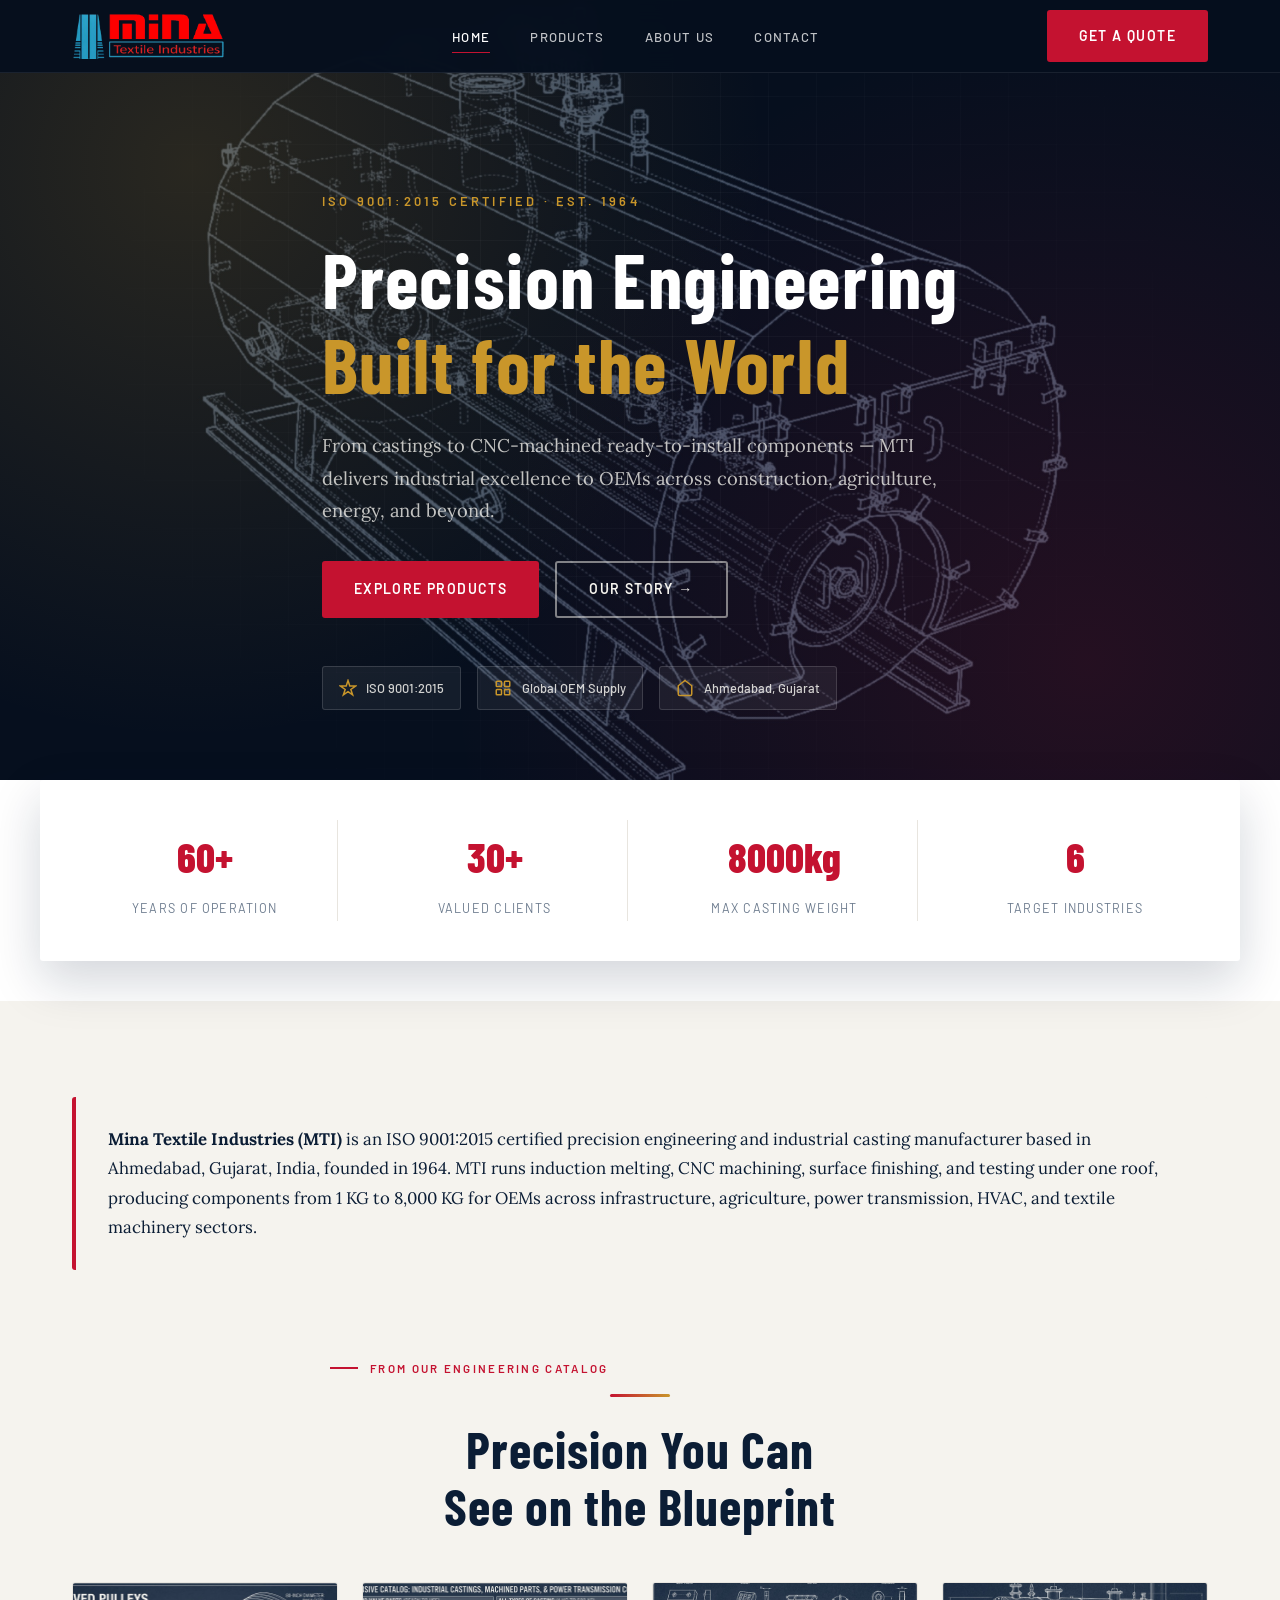
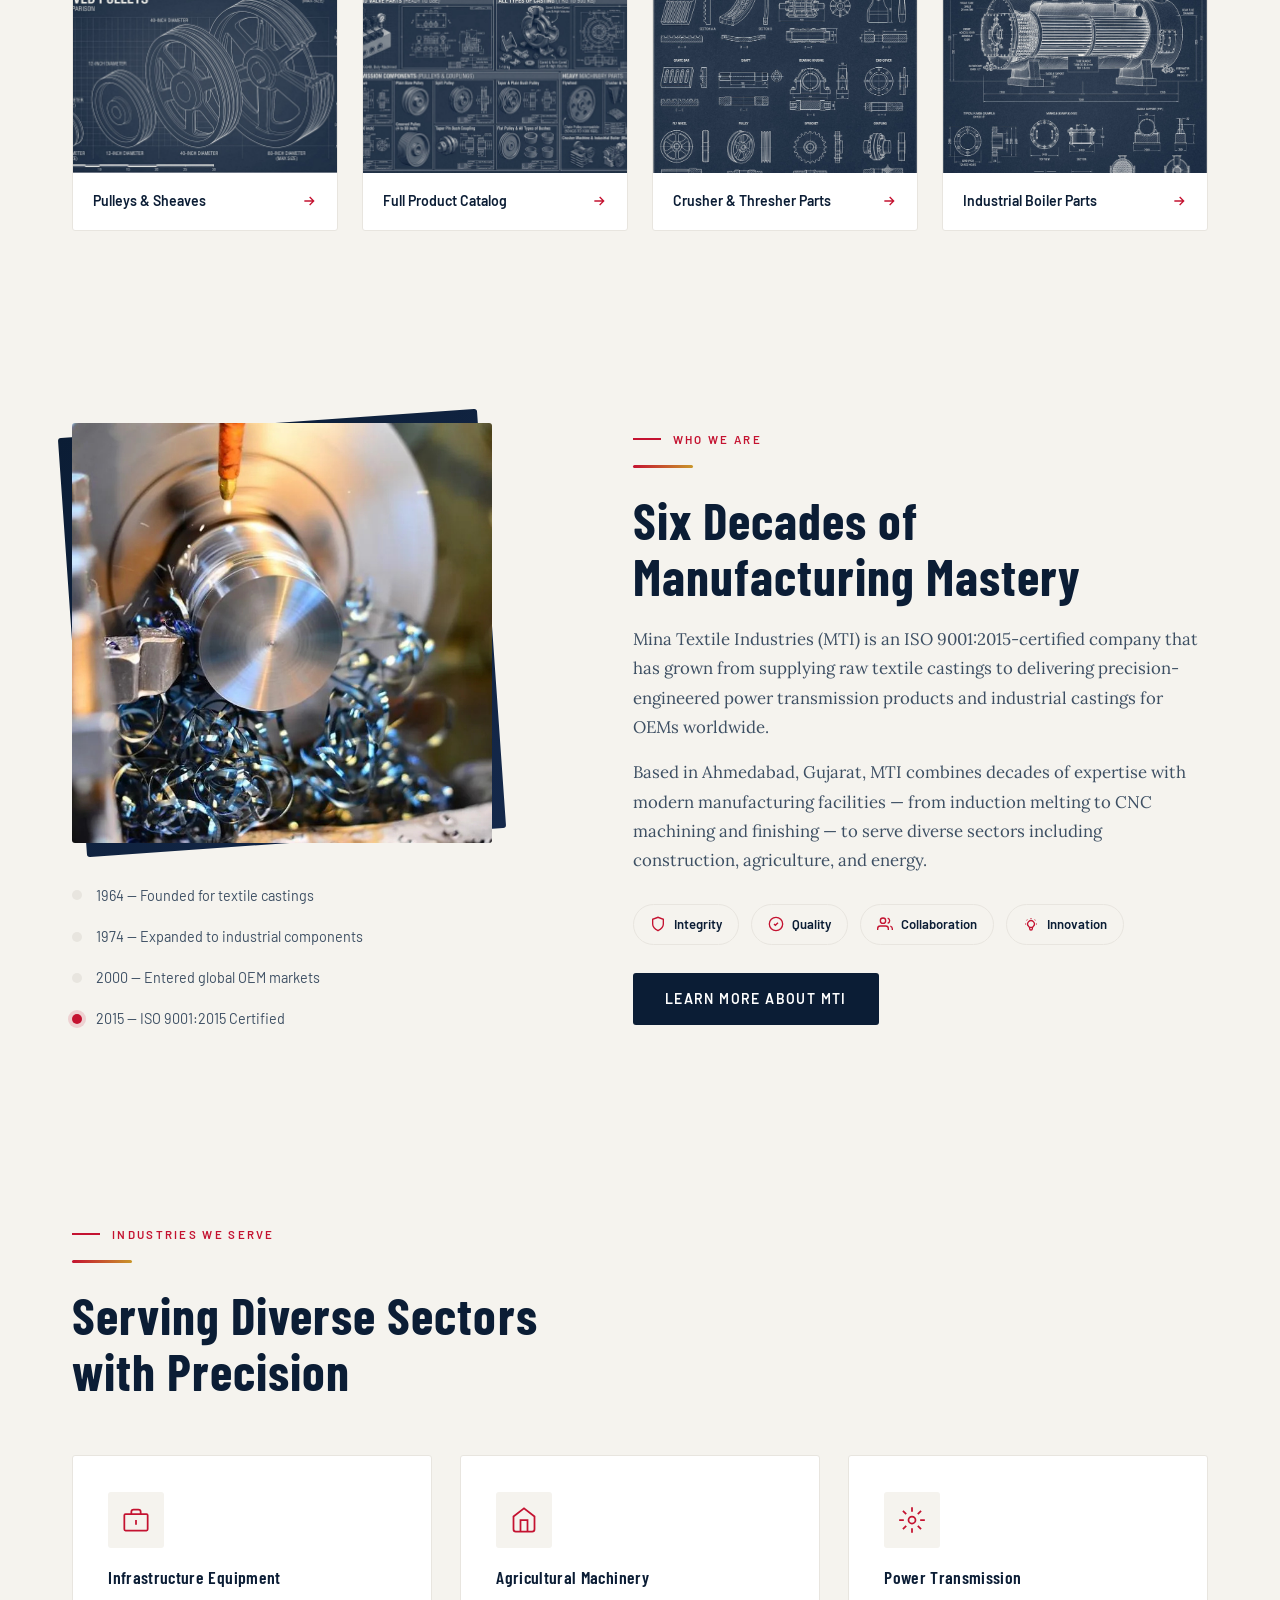
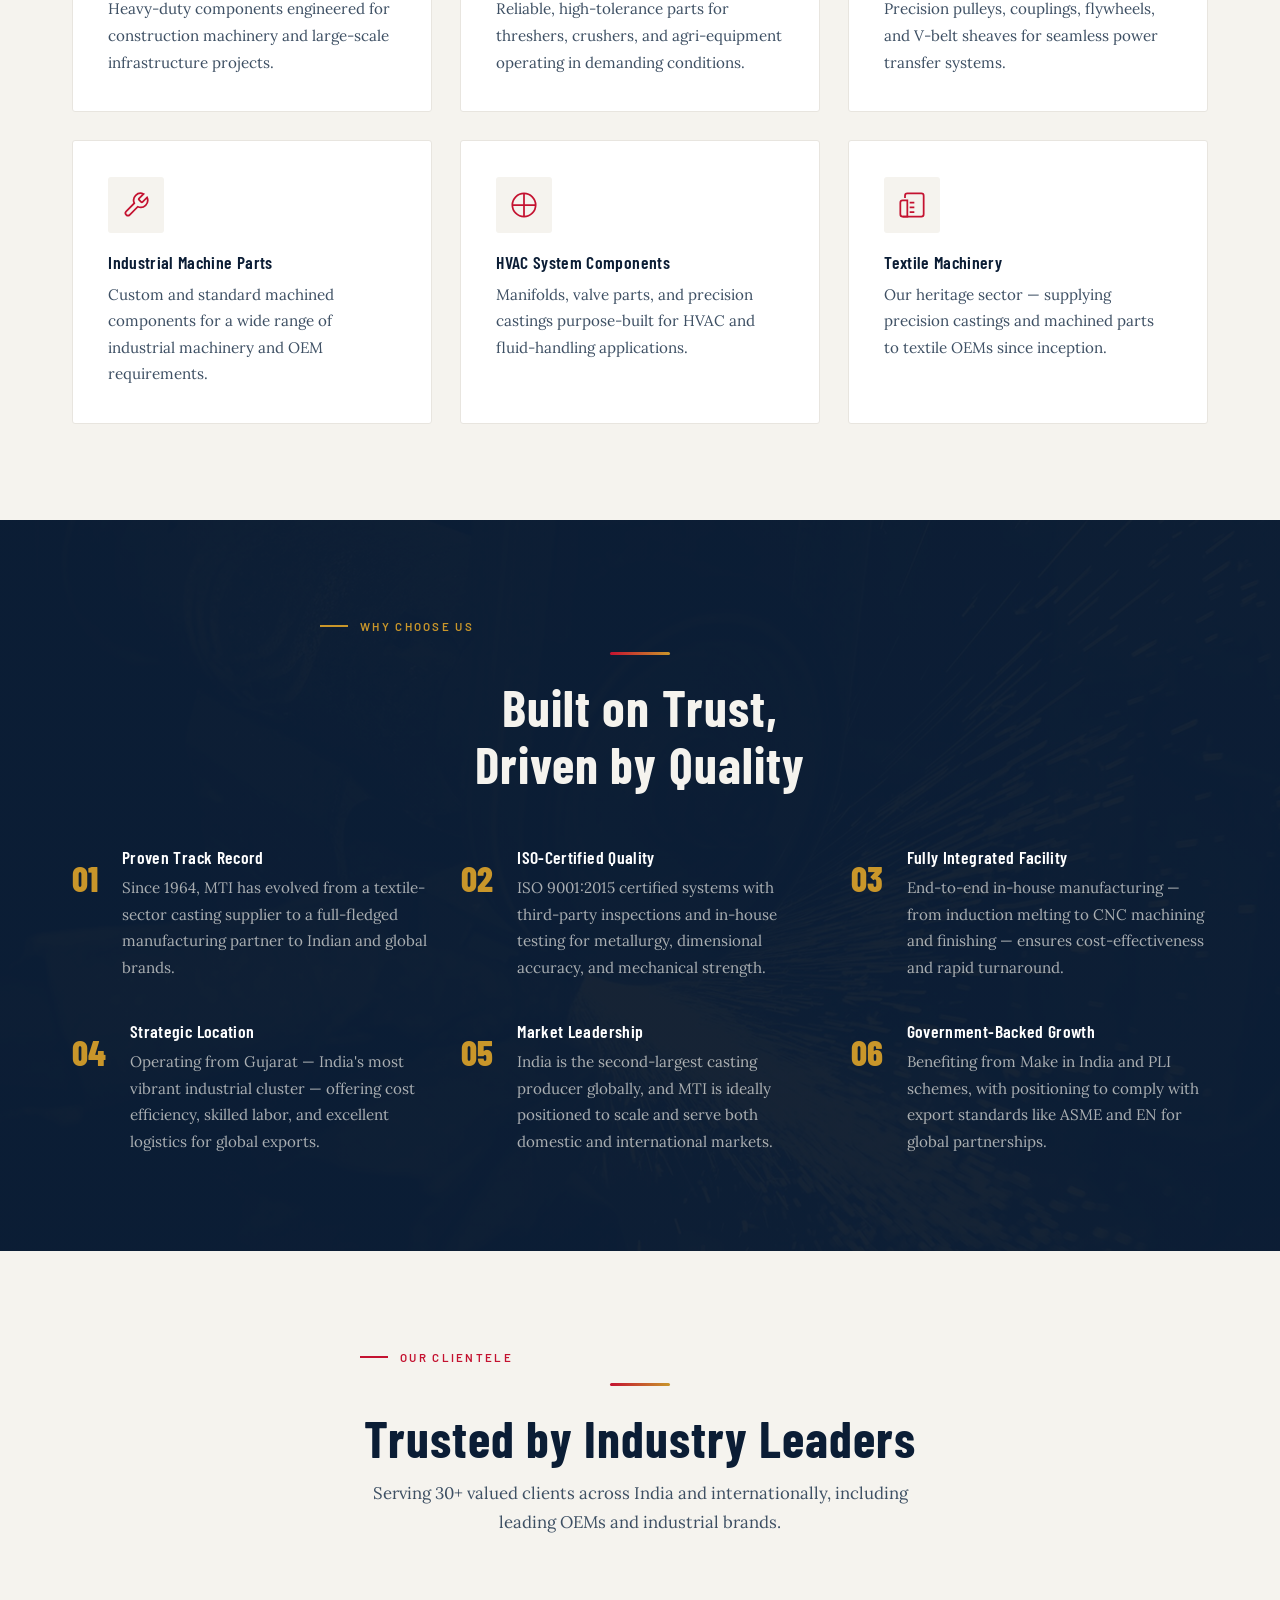
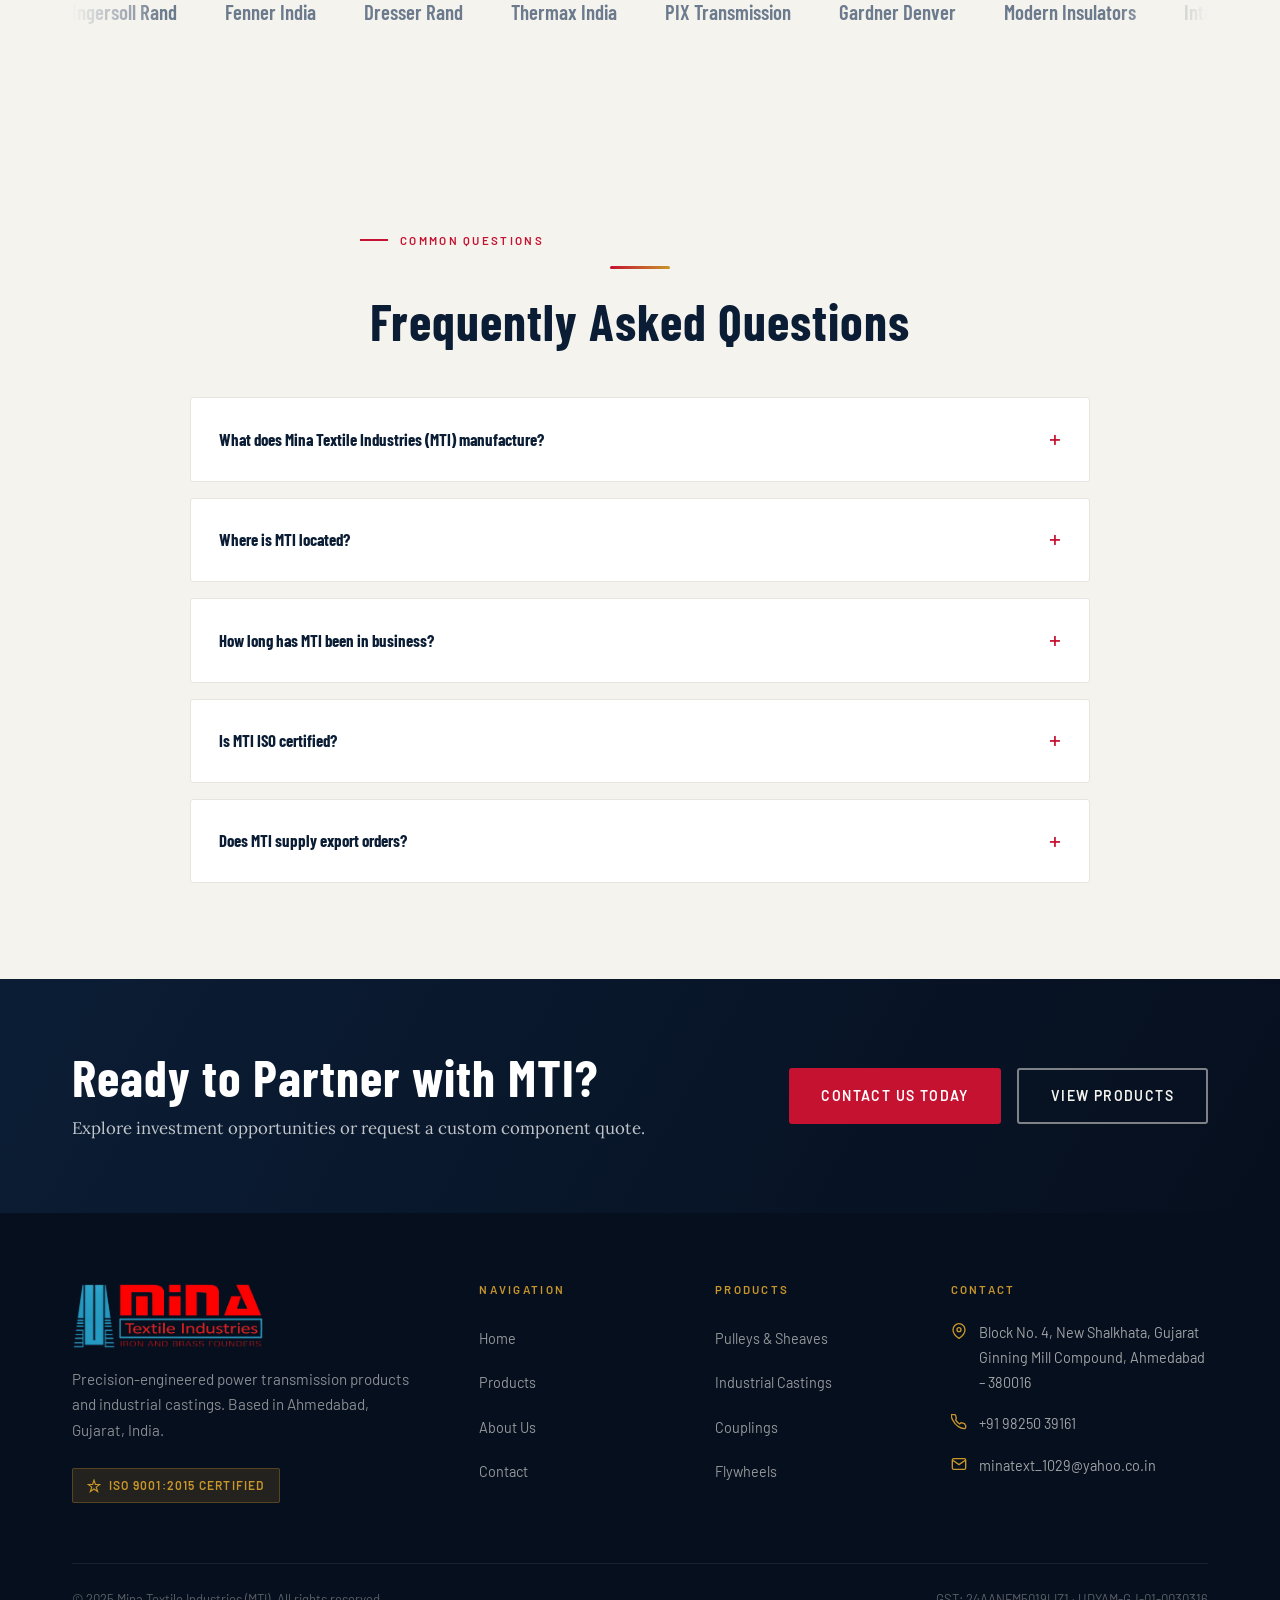
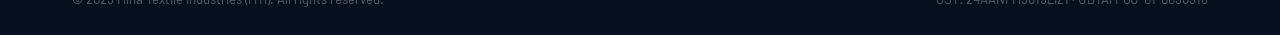
==== commit dd3da0b8: "Update index.html" ====
--- a/index.html
+++ b/index.html
@@ -45,7 +45,7 @@
       "addressCountry": "IN"
     },
     "geo": { "@type": "GeoCoordinates", "latitude": 23.0301, "longitude": 72.5859 },
-    "telephone": "+91-79-22123506",
+    "telephone": "+91 9825039161",
     "email": "minatext_1029@yahoo.co.in",
     "founder": [
       { "@type": "Person", "name": "Atul V. Salot", "jobTitle": "Chairman" },
@@ -163,7 +163,7 @@
         <span class="stat-card__label">Valued Clients</span>
       </div>
       <div class="stat-card fade-up">
-        <span class="stat-card__num"><span data-target="500">0</span>kg</span>
+        <span class="stat-card__num"><span data-target="8000">0</span>kg</span>
         <span class="stat-card__label">Max Casting Weight</span>
       </div>
       <div class="stat-card fade-up">
@@ -490,7 +490,7 @@
           </div>
           <div class="footer__contact-item">
             <svg width="16" height="16" viewBox="0 0 24 24" fill="none" stroke="currentColor" stroke-width="2"><path d="M22 16.92v3a2 2 0 01-2.18 2 19.79 19.79 0 01-8.63-3.07A19.5 19.5 0 013.07 9.81 19.79 19.79 0 01.18 1.26a2 2 0 012-.27h3a2 2 0 012 1.72c.127.96.361 1.903.7 2.81a2 2 0 01-.45 2.11L6.91 8.91a16 16 0 006.09 6.09l1.21-1.21a2 2 0 012.11-.45c.907.339 1.85.573 2.81.7a2 2 0 011.72 2.02z"/></svg>
-            <span>+91 79 22123506 / +91 98250 39161</span>
+            <span>+91 98250 39161</span>
           </div>
           <div class="footer__contact-item">
             <svg width="16" height="16" viewBox="0 0 24 24" fill="none" stroke="currentColor" stroke-width="2"><path d="M4 4h16c1.1 0 2 .9 2 2v12c0 1.1-.9 2-2 2H4c-1.1 0-2-.9-2-2V6c0-1.1.9-2 2-2z"/><polyline points="22,6 12,13 2,6"/></svg>
--- a/styles.css
+++ b/styles.css
@@ -385,15 +385,15 @@
 }
 .hero__bg {
   position: absolute; inset: 0;
-  background:
+  background-color: var(--dark);
+  background-image:
     radial-gradient(circle at 15% 20%, rgba(201,150,42,.18) 0%, transparent 45%),
     radial-gradient(circle at 85% 80%, rgba(196,18,48,.16) 0%, transparent 50%),
-    linear-gradient(rgba(6,15,30,.72), rgba(6,15,30,.72)),
-    linear-gradient(160deg, var(--dark) 0%, var(--navy) 55%, var(--navy-mid) 100%),
+    linear-gradient(rgba(6,15,30,.55), rgba(6,15,30,.55)),
     url('hero-boiler-blueprint.jpg');
-  background-repeat: no-repeat, no-repeat, no-repeat, no-repeat, no-repeat;
-  background-size: cover, cover, cover, cover, cover;
-  background-position: center, center, center, center, center;
+  background-repeat: no-repeat, no-repeat, no-repeat, no-repeat;
+  background-size: cover, cover, cover, contain;
+  background-position: center, center, center, center;
 }
 .hero__overlay {
   position: absolute; inset: 0;
@@ -434,13 +434,7 @@
 .page-hero { position: relative; padding: 160px 0 90px; overflow: hidden; }
 .page-hero__bg {
   position: absolute; inset: 0;
-  background:
-    linear-gradient(rgba(6,15,30,.74), rgba(6,15,30,.74)),
-    linear-gradient(160deg, var(--dark) 0%, var(--navy) 60%, var(--navy-mid) 100%),
-    url('hero-boiler-blueprint.jpg');
-  background-repeat: no-repeat, no-repeat, no-repeat;
-  background-size: cover, cover, cover;
-  background-position: center, center, center;
+  background: linear-gradient(160deg, var(--dark) 0%, var(--navy) 60%, var(--navy-mid) 100%);
 }
 .page-hero__content { position: relative; z-index: 2; max-width: 760px; }
 .page-hero__content .section-label { color: var(--gold); }
